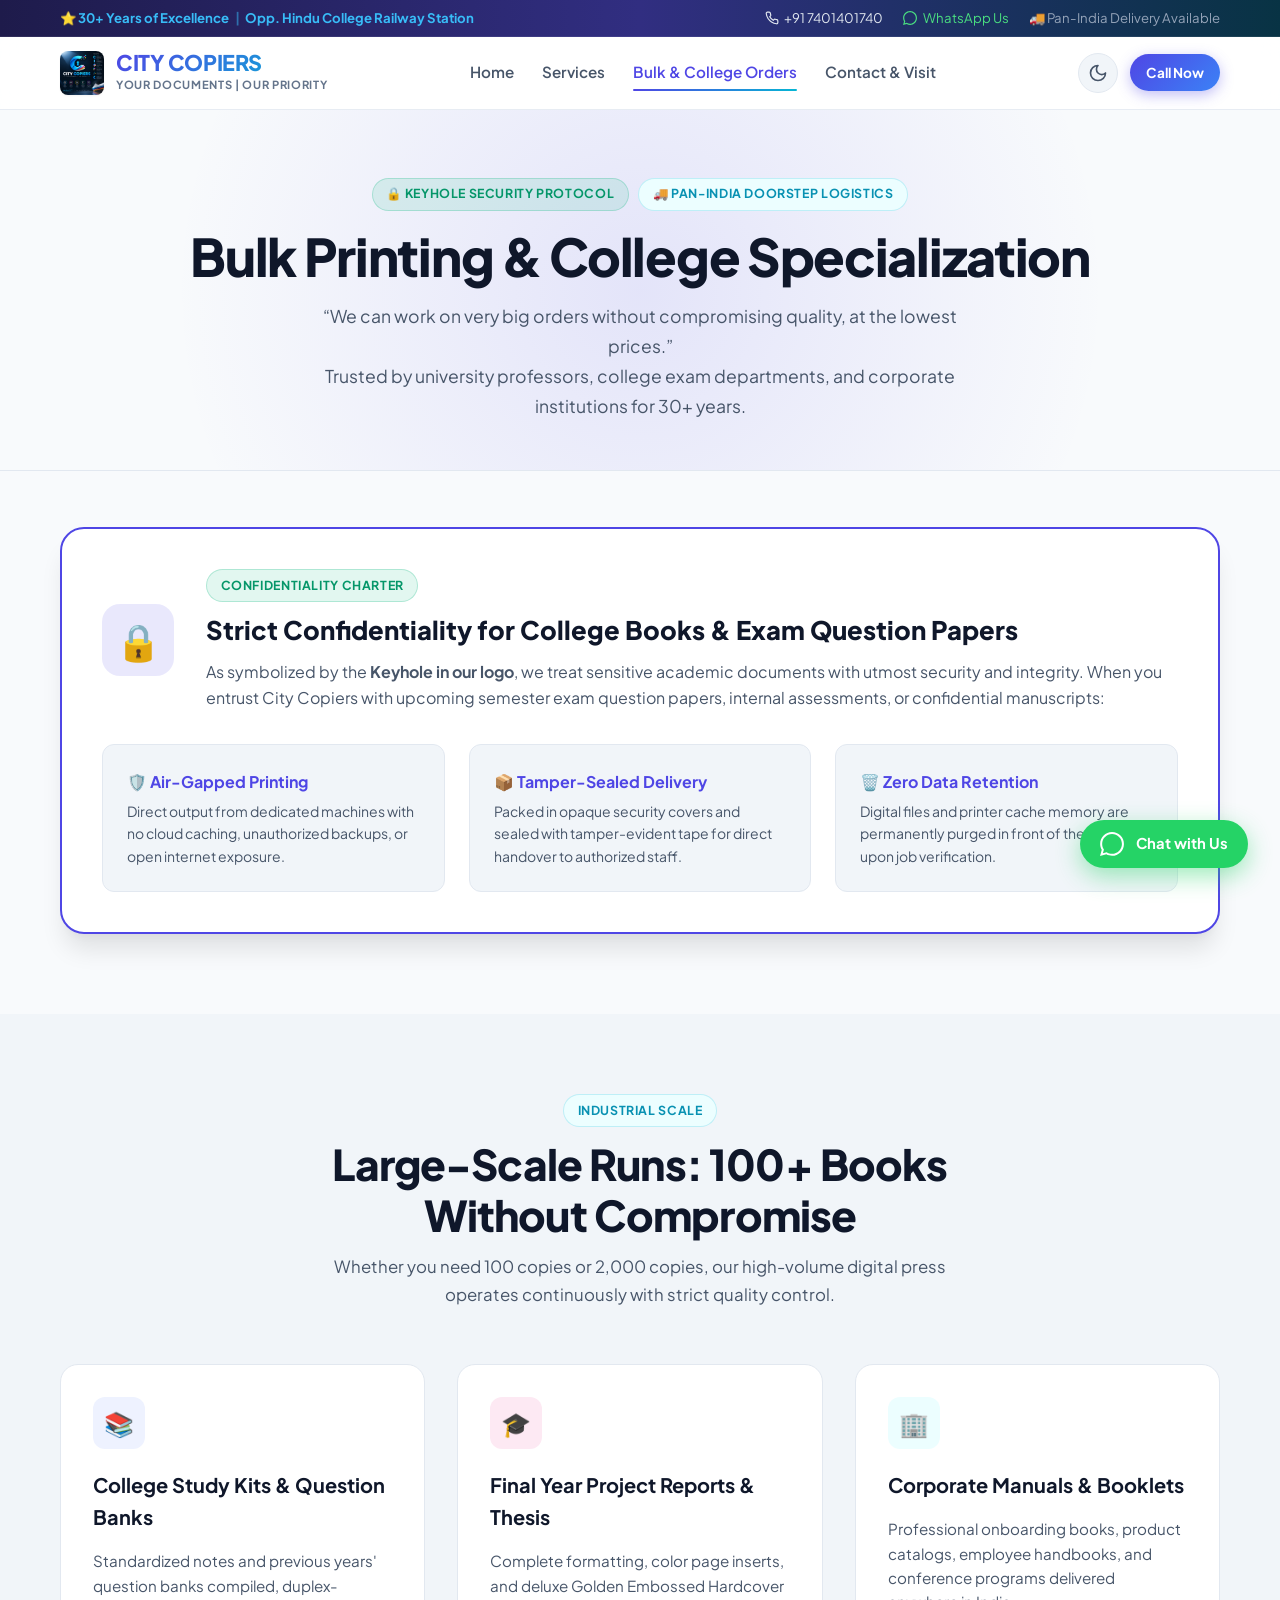
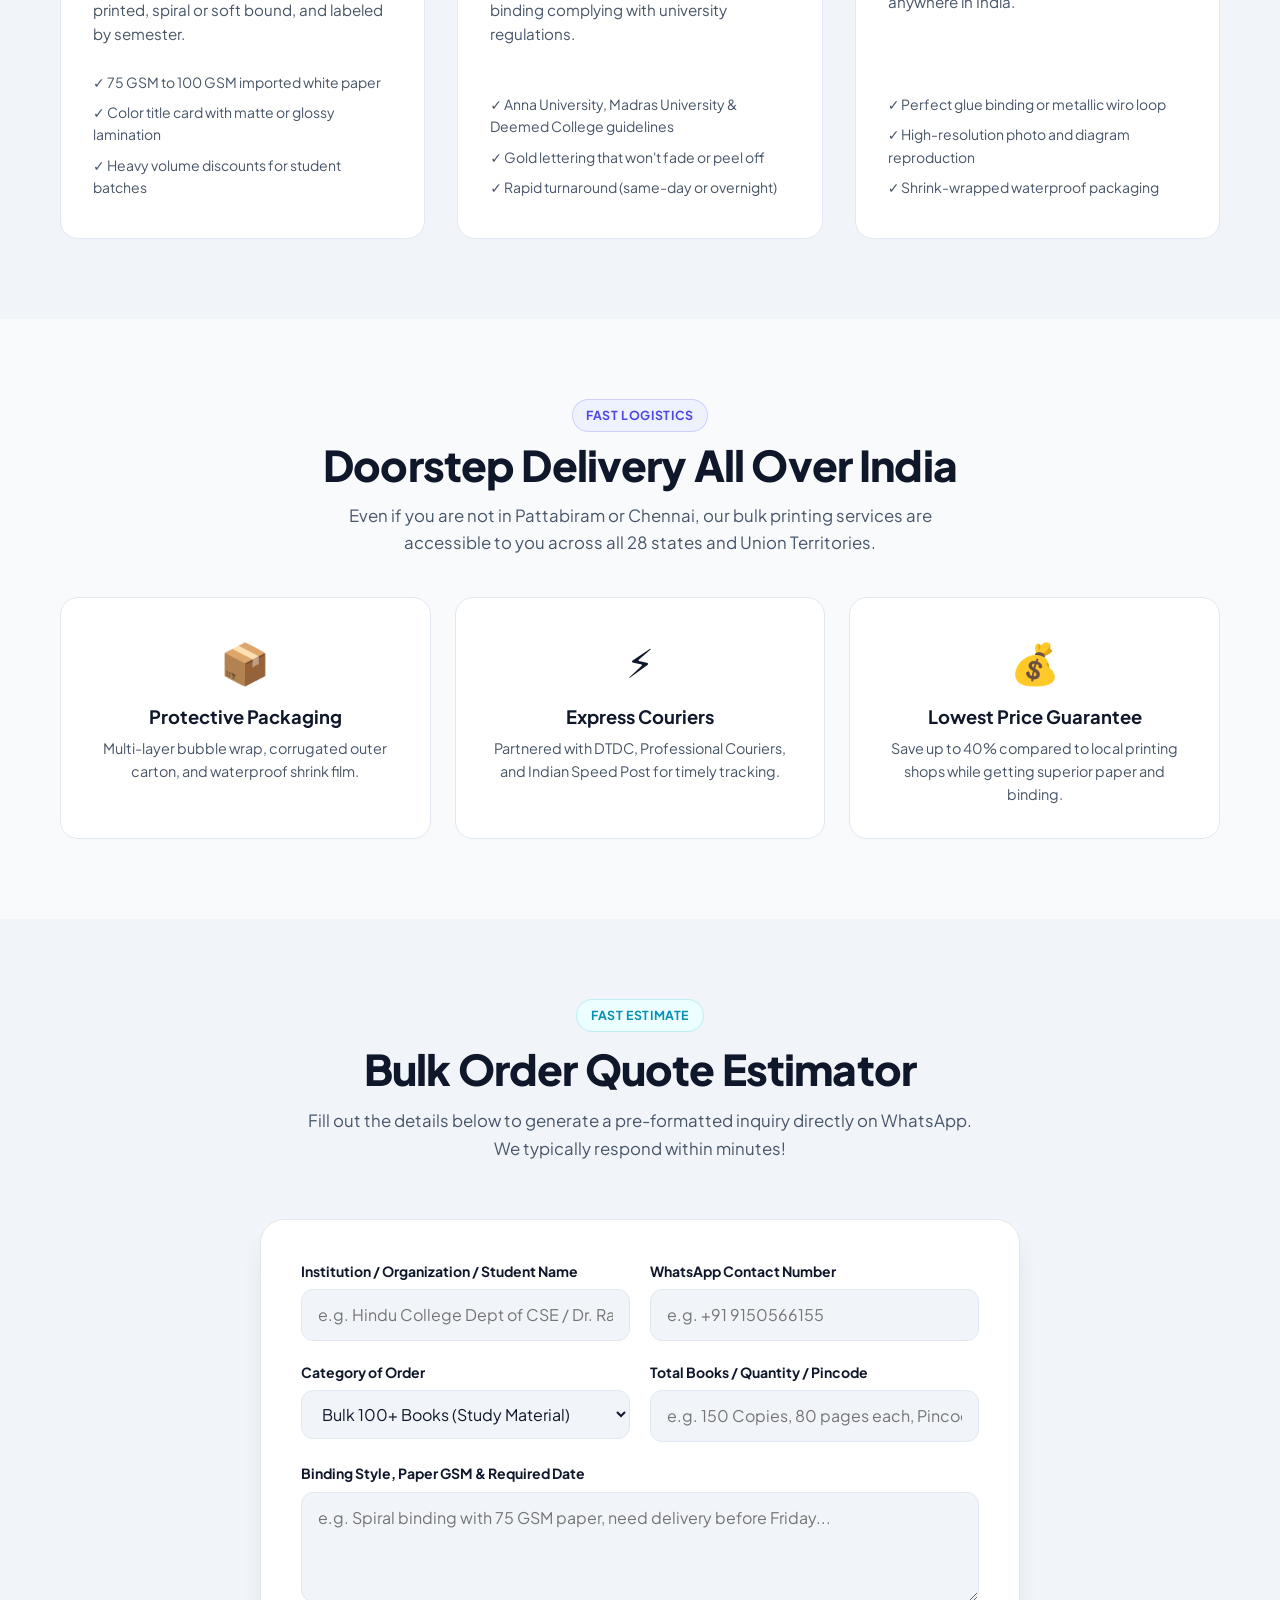
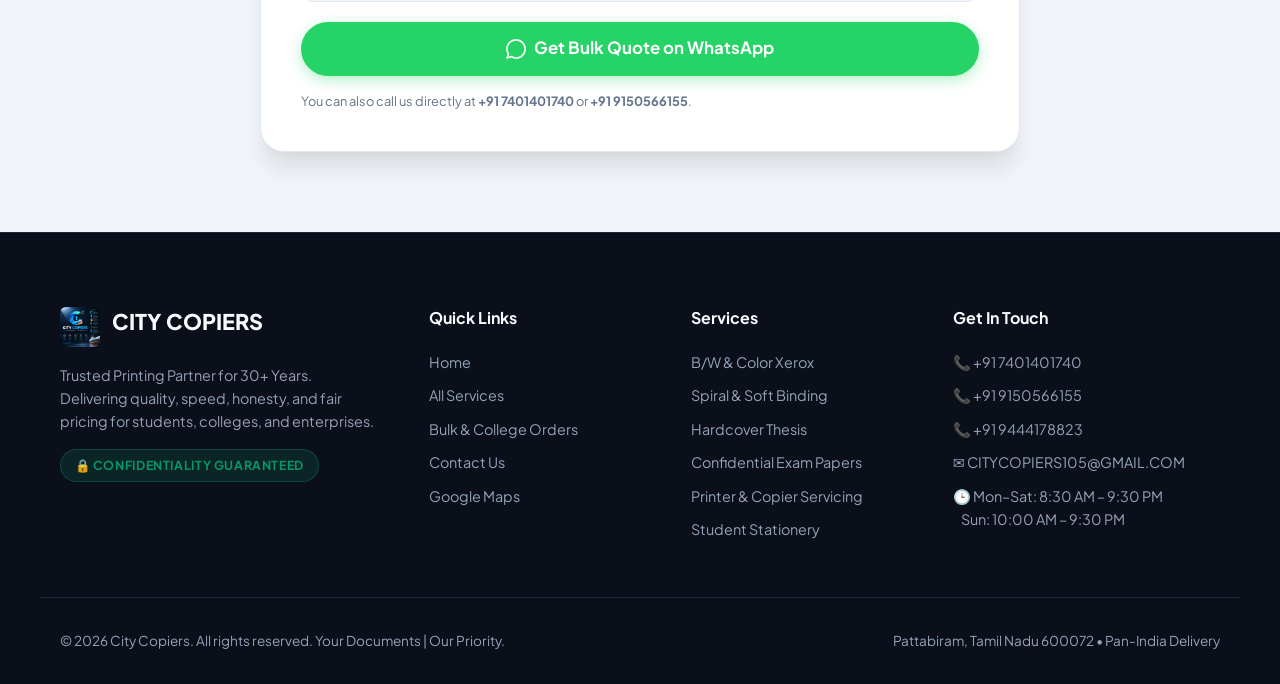
==== bulk.html @ a8bc6b63 "Launch official City Copiers website: responsive, light/dark mode, and lead-gen features" ====
<!DOCTYPE html>
<html lang="en">
<head>
  <meta charset="UTF-8">
  <meta name="viewport" content="width=device-width, initial-scale=1.0">
  <title>Bulk Orders & College Special – City Copiers | Confidentiality 🔒 & Pan-India Delivery</title>
  <meta name="description" content="City Copiers bulk printing: 100+ Books, College Question Papers with strict confidentiality, Thesis Golden Hardcover Binding, and Pan-India doorstep delivery.">
  
  <!-- Open Graph -->
  <meta property="og:title" content="Bulk & College Printing – City Copiers">
  <meta property="og:description" content="100+ Books, Question Paper Confidentiality, Golden Thesis Binding & Pan-India Delivery at lowest prices.">
  <meta property="og:type" content="website">
  <meta property="og:image" content="assets/images/logo-brand.jpg">

  <!-- Google Font -->
  <link rel="preconnect" href="https://fonts.googleapis.com">
  <link rel="preconnect" href="https://fonts.gstatic.com" crossorigin>
  <link href="https://fonts.googleapis.com/css2?family=Plus+Jakarta+Sans:wght@400;500;600;700;800&display=swap" rel="stylesheet">

  <!-- Stylesheet -->
  <link rel="stylesheet" href="css/style.css">
  <link rel="icon" href="assets/images/logo-brand.jpg" type="image/jpeg">
</head>
<body>

  <!-- Top Announcement Bar -->
  <div class="top-bar">
    <div class="container top-bar-inner">
      <div class="top-bar-badge">
        <span>⭐ 30+ Years of Excellence</span>
        <span style="opacity: 0.5;">|</span>
        <span>Opp. Hindu College Railway Station</span>
      </div>
      <div class="top-bar-info">
        <a href="tel:+917401401740" class="top-bar-link">
          <svg width="14" height="14" viewBox="0 0 24 24" fill="none" stroke="currentColor" stroke-width="2" stroke-linecap="round" stroke-linejoin="round"><path d="M22 16.92v3a2 2 0 0 1-2.18 2 19.79 19.79 0 0 1-8.63-3.07 19.5 19.5 0 0 1-6-6 19.79 19.79 0 0 1-3.07-8.67A2 2 0 0 1 4.11 2h3a2 2 0 0 1 2 1.72 12.84 12.84 0 0 0 .7 2.81 2 2 0 0 1-.45 2.11L8.09 9.91a16 16 0 0 0 6 6l1.27-1.27a2 2 0 0 1 2.11-.45 12.84 12.84 0 0 0 2.81.7A2 2 0 0 1 22 16.92z"></path></svg>
          +91 7401401740
        </a>
        <a href="https://wa.me/917401401740" target="_blank" class="top-bar-link" style="color:#4ADE80;">
          <svg width="14" height="14" viewBox="0 0 24 24" fill="currentColor"><path d="M.057 24l1.687-6.163c-1.041-1.804-1.588-3.849-1.587-5.946.003-6.556 5.338-11.891 11.893-11.891 3.181.001 6.167 1.24 8.413 3.488 2.245 2.248 3.481 5.236 3.48 8.414-.003 6.557-5.338 11.892-11.893 11.892-1.99-.001-3.951-.5-5.688-1.448l-6.305 1.654zm6.597-3.807c1.676.995 3.276 1.591 5.392 1.592 5.448 0 9.886-4.434 9.889-9.885.002-5.462-4.415-9.89-9.881-9.892-5.452 0-9.887 4.434-9.889 9.884-.001 2.225.651 3.891 1.746 5.634l-.999 3.648 3.742-.981z"/></svg>
          WhatsApp Us
        </a>
        <span class="top-bar-link" style="color:#94A3B8;">🚚 Pan-India Delivery Available</span>
      </div>
    </div>
  </div>

  <!-- Header -->
  <header class="site-header">
    <div class="container header-inner">
      <a href="index.html" class="brand-logo">
        <img src="assets/images/logo-brand.jpg" alt="City Copiers Logo" class="brand-logo-img">
        <div class="brand-text">
          <span class="brand-name">CITY COPIERS</span>
          <span class="brand-tagline">Your Documents | Our Priority</span>
        </div>
      </a>

      <nav class="nav-links">
        <a href="index.html" class="nav-link">Home</a>
        <a href="services.html" class="nav-link">Services</a>
        <a href="bulk.html" class="nav-link active">Bulk & College Orders</a>
        <a href="contact.html" class="nav-link">Contact & Visit</a>
      </nav>

      <div class="header-actions">
        <button type="button" class="theme-toggle-btn" aria-label="Toggle Theme" title="Toggle Light/Dark Theme">
          <svg xmlns="http://www.w3.org/2000/svg" width="20" height="20" viewBox="0 0 24 24" fill="none" stroke="currentColor" stroke-width="2" stroke-linecap="round" stroke-linejoin="round"><path d="M12 3a6 6 0 0 0 9 9 9 9 0 1 1-9-9Z"></path></svg>
        </button>
        <a href="tel:+917401401740" class="btn btn-primary btn-sm header-call-btn">Call Now</a>
        <button type="button" class="mobile-toggle" aria-label="Open Menu">
          <svg width="24" height="24" viewBox="0 0 24 24" fill="none" stroke="currentColor" stroke-width="2"><line x1="4" x2="20" y1="12" y2="12"></line><line x1="4" x2="20" y1="6" y2="6"></line><line x1="4" x2="20" y1="18" y2="18"></line></svg>
        </button>
      </div>
    </div>
  </header>

  <!-- Mobile Drawer -->
  <div class="drawer-overlay"></div>
  <aside class="mobile-nav-drawer">
    <div class="drawer-header">
      <div class="brand-logo">
        <img src="assets/images/logo-brand.jpg" alt="City Copiers" style="width:36px; height:36px; border-radius:6px;">
        <span class="brand-name" style="font-size:1.15rem;">CITY COPIERS</span>
      </div>
      <button type="button" class="drawer-close" aria-label="Close Menu">
        <svg width="24" height="24" viewBox="0 0 24 24" fill="none" stroke="currentColor" stroke-width="2"><line x1="18" y1="6" x2="6" y2="18"></line><line x1="6" y1="6" x2="18" y2="18"></line></svg>
      </button>
    </div>
    <nav class="drawer-links">
      <a href="index.html" class="drawer-link">🏠 Home</a>
      <a href="services.html" class="drawer-link">🖨️ All Services</a>
      <a href="bulk.html" class="drawer-link">📦 Bulk & College Orders</a>
      <a href="contact.html" class="drawer-link">📍 Contact & Location</a>
    </nav>
    <div style="margin-top:auto; display:flex; flex-direction:column; gap:0.75rem;">
      <a href="tel:+917401401740" class="btn btn-primary" style="width:100%;">📞 Call +91 7401401740</a>
      <a href="https://wa.me/917401401740" target="_blank" class="btn btn-whatsapp" style="width:100%;">💬 WhatsApp Us</a>
    </div>
  </aside>

  <!-- Page Banner -->
  <section style="background: radial-gradient(circle at 50% 50%, rgba(79, 70, 229, 0.12) 0%, transparent 70%); padding: 4rem 0 3rem; text-align: center; border-bottom: 1px solid var(--border-subtle);">
    <div class="container">
      <div class="hero-badges-row" style="justify-content: center; margin-bottom: 1rem;">
        <span class="badge badge-lock">🔒 Keyhole Security Protocol</span>
        <span class="badge badge-cyan">🚚 Pan-India Doorstep Logistics</span>
      </div>
      <h1 class="hero-title" style="font-size: clamp(2rem, 4.5vw, 3.25rem);">
        Bulk Printing & College Specialization
      </h1>
      <p style="color:var(--text-secondary); max-width:680px; margin: 1rem auto 0; font-size:1.1rem; line-height:1.7;">
        “We can work on very big orders without compromising quality, at the lowest prices.” <br>
        Trusted by university professors, college exam departments, and corporate institutions for 30+ years.
      </p>
    </div>
  </section>

  <!-- Confidentiality Guarantee Card -->
  <section class="section" style="padding-top:3.5rem;">
    <div class="container">
      <div style="background:var(--bg-surface-card); border:2px solid var(--color-primary); border-radius:var(--radius-xl); padding:2.5rem; box-shadow:var(--shadow-xl); position:relative; overflow:hidden;">
        <div style="display:flex; flex-wrap:wrap; align-items:center; gap:2rem;">
          <div style="width:72px; height:72px; border-radius:var(--radius-lg); background:rgba(79, 70, 229, 0.12); color:var(--color-primary); display:flex; align-items:center; justify-content:center; font-size:2.25rem; flex-shrink:0;">
            🔒
          </div>
          <div style="flex:1; min-width:280px;">
            <span class="badge badge-lock" style="margin-bottom:0.5rem;">Confidentiality Charter</span>
            <h2 style="font-size:1.6rem; font-weight:800; margin-bottom:0.5rem;">
              Strict Confidentiality for College Books & Exam Question Papers
            </h2>
            <p style="color:var(--text-secondary); font-size:1rem; line-height:1.65;">
              As symbolized by the <strong>Keyhole in our logo</strong>, we treat sensitive academic documents with utmost security and integrity. When you entrust City Copiers with upcoming semester exam question papers, internal assessments, or confidential manuscripts:
            </p>
          </div>
        </div>

        <div style="display:grid; grid-template-columns:repeat(auto-fit, minmax(260px, 1fr)); gap:1.5rem; margin-top:2rem;">
          <div style="background:var(--bg-surface-muted); padding:1.5rem; border-radius:var(--radius-md); border:1px solid var(--border-subtle);">
            <h4 style="font-weight:700; color:var(--color-primary); margin-bottom:0.35rem;">🛡️ Air-Gapped Printing</h4>
            <p style="font-size:0.875rem; color:var(--text-secondary);">Direct output from dedicated machines with no cloud caching, unauthorized backups, or open internet exposure.</p>
          </div>

          <div style="background:var(--bg-surface-muted); padding:1.5rem; border-radius:var(--radius-md); border:1px solid var(--border-subtle);">
            <h4 style="font-weight:700; color:var(--color-primary); margin-bottom:0.35rem;">📦 Tamper-Sealed Delivery</h4>
            <p style="font-size:0.875rem; color:var(--text-secondary);">Packed in opaque security covers and sealed with tamper-evident tape for direct handover to authorized staff.</p>
          </div>

          <div style="background:var(--bg-surface-muted); padding:1.5rem; border-radius:var(--radius-md); border:1px solid var(--border-subtle);">
            <h4 style="font-weight:700; color:var(--color-primary); margin-bottom:0.35rem;">🗑️ Zero Data Retention</h4>
            <p style="font-size:0.875rem; color:var(--text-secondary);">Digital files and printer cache memory are permanently purged in front of the customer upon job verification.</p>
          </div>
        </div>
      </div>
    </div>
  </section>

  <!-- 100+ Books Bulk Processing -->
  <section class="section section-muted">
    <div class="container">
      <div class="section-header">
        <span class="badge badge-cyan">Industrial Scale</span>
        <h2 class="section-title">Large-Scale Runs: 100+ Books Without Compromise</h2>
        <p class="section-subtitle">
          Whether you need 100 copies or 2,000 copies, our high-volume digital press operates continuously with strict quality control.
        </p>
      </div>

      <div style="display:grid; grid-template-columns:repeat(auto-fit, minmax(300px, 1fr)); gap:2rem;">
        <div class="service-card">
          <div class="service-card-icon icon-bg-indigo">📚</div>
          <h3 class="service-card-title">College Study Kits & Question Banks</h3>
          <p class="service-card-desc">
            Standardized notes and previous years' question banks compiled, duplex-printed, spiral or soft bound, and labeled by semester.
          </p>
          <ul class="service-card-list">
            <li class="service-card-item">✓ 75 GSM to 100 GSM imported white paper</li>
            <li class="service-card-item">✓ Color title card with matte or glossy lamination</li>
            <li class="service-card-item">✓ Heavy volume discounts for student batches</li>
          </ul>
        </div>

        <div class="service-card">
          <div class="service-card-icon icon-bg-magenta">🎓</div>
          <h3 class="service-card-title">Final Year Project Reports & Thesis</h3>
          <p class="service-card-desc">
            Complete formatting, color page inserts, and deluxe Golden Embossed Hardcover binding complying with university regulations.
          </p>
          <ul class="service-card-list">
            <li class="service-card-item">✓ Anna University, Madras University & Deemed College guidelines</li>
            <li class="service-card-item">✓ Gold lettering that won't fade or peel off</li>
            <li class="service-card-item">✓ Rapid turnaround (same-day or overnight)</li>
          </ul>
        </div>

        <div class="service-card">
          <div class="service-card-icon icon-bg-cyan">🏢</div>
          <h3 class="service-card-title">Corporate Manuals & Booklets</h3>
          <p class="service-card-desc">
            Professional onboarding books, product catalogs, employee handbooks, and conference programs delivered anywhere in India.
          </p>
          <ul class="service-card-list">
            <li class="service-card-item">✓ Perfect glue binding or metallic wiro loop</li>
            <li class="service-card-item">✓ High-resolution photo and diagram reproduction</li>
            <li class="service-card-item">✓ Shrink-wrapped waterproof packaging</li>
          </ul>
        </div>
      </div>
    </div>
  </section>

  <!-- Pan-India Delivery Information -->
  <section class="section">
    <div class="container text-center">
      <span class="badge badge-indigo">Fast Logistics</span>
      <h2 class="section-title" style="margin-top:0.5rem;">Doorstep Delivery All Over India</h2>
      <p style="color:var(--text-secondary); max-width:650px; margin:0.75rem auto 2.5rem; font-size:1.05rem;">
        Even if you are not in Pattabiram or Chennai, our bulk printing services are accessible to you across all 28 states and Union Territories.
      </p>

      <div style="display:grid; grid-template-columns:repeat(auto-fit, minmax(240px, 1fr)); gap:1.5rem;">
        <div style="background:var(--bg-surface-card); border:1px solid var(--border-subtle); border-radius:var(--radius-lg); padding:2rem; text-align:center;">
          <div style="font-size:2.5rem; margin-bottom:0.5rem;">📦</div>
          <h4 style="font-size:1.15rem; font-weight:700; margin-bottom:0.35rem;">Protective Packaging</h4>
          <p style="font-size:0.9rem; color:var(--text-secondary);">Multi-layer bubble wrap, corrugated outer carton, and waterproof shrink film.</p>
        </div>

        <div style="background:var(--bg-surface-card); border:1px solid var(--border-subtle); border-radius:var(--radius-lg); padding:2rem; text-align:center;">
          <div style="font-size:2.5rem; margin-bottom:0.5rem;">⚡</div>
          <h4 style="font-size:1.15rem; font-weight:700; margin-bottom:0.35rem;">Express Couriers</h4>
          <p style="font-size:0.9rem; color:var(--text-secondary);">Partnered with DTDC, Professional Couriers, and Indian Speed Post for timely tracking.</p>
        </div>

        <div style="background:var(--bg-surface-card); border:1px solid var(--border-subtle); border-radius:var(--radius-lg); padding:2rem; text-align:center;">
          <div style="font-size:2.5rem; margin-bottom:0.5rem;">💰</div>
          <h4 style="font-size:1.15rem; font-weight:700; margin-bottom:0.35rem;">Lowest Price Guarantee</h4>
          <p style="font-size:0.9rem; color:var(--text-secondary);">Save up to 40% compared to local printing shops while getting superior paper and binding.</p>
        </div>
      </div>
    </div>
  </section>

  <!-- Interactive Bulk Quote Form -->
  <section class="section section-muted">
    <div class="container text-center">
      <div class="section-header">
        <span class="badge badge-cyan">Fast Estimate</span>
        <h2 class="section-title">Bulk Order Quote Estimator</h2>
        <p class="section-subtitle">
          Fill out the details below to generate a pre-formatted inquiry directly on WhatsApp. We typically respond within minutes!
        </p>
      </div>

      <div class="quote-box">
        <form class="js-quote-form form-grid">
          <div class="form-group">
            <label class="form-label">Institution / Organization / Student Name</label>
            <input type="text" name="name" class="form-input" placeholder="e.g. Hindu College Dept of CSE / Dr. Ramesh" required>
          </div>

          <div class="form-group">
            <label class="form-label">WhatsApp Contact Number</label>
            <input type="tel" name="phone" class="form-input" placeholder="e.g. +91 9150566155" required>
          </div>

          <div class="form-group">
            <label class="form-label">Category of Order</label>
            <select name="service" class="form-select">
              <option value="Bulk 100+ Books (Study Material)">Bulk 100+ Books (Study Material)</option>
              <option value="Confidential Exam Question Papers">Confidential Exam Question Papers 🔒</option>
              <option value="College Thesis / Project Hardcover Binding">College Thesis / Project Hardcover Binding</option>
              <option value="Corporate Booklets & Training Manuals">Corporate Booklets & Training Manuals</option>
              <option value="Brochures / Flyers / Offset Bulk">Brochures / Flyers / Offset Bulk</option>
            </select>
          </div>

          <div class="form-group">
            <label class="form-label">Total Books / Quantity / Pincode</label>
            <input type="text" name="quantity" class="form-input" placeholder="e.g. 150 Copies, 80 pages each, Pincode: 600072" required>
          </div>

          <div class="form-group full-width">
            <label class="form-label">Binding Style, Paper GSM & Required Date</label>
            <textarea name="message" class="form-textarea" placeholder="e.g. Spiral binding with 75 GSM paper, need delivery before Friday..."></textarea>
          </div>

          <div class="form-group full-width">
            <button type="submit" class="btn btn-whatsapp btn-lg" style="width:100%;">
              <svg width="20" height="20" viewBox="0 0 24 24" fill="currentColor"><path d="M.057 24l1.687-6.163c-1.041-1.804-1.588-3.849-1.587-5.946.003-6.556 5.338-11.891 11.893-11.891 3.181.001 6.167 1.24 8.413 3.488 2.245 2.248 3.481 5.236 3.48 8.414-.003 6.557-5.338 11.892-11.893 11.892-1.99-.001-3.951-.5-5.688-1.448l-6.305 1.654zm6.597-3.807c1.676.995 3.276 1.591 5.392 1.592 5.448 0 9.886-4.434 9.889-9.885.002-5.462-4.415-9.89-9.881-9.892-5.452 0-9.887 4.434-9.889 9.884-.001 2.225.651 3.891 1.746 5.634l-.999 3.648 3.742-.981z"/></svg>
              Get Bulk Quote on WhatsApp
            </button>
            <p style="font-size:0.8rem; color:var(--text-muted); margin-top:0.5rem;">
              You can also call us directly at <strong>+91 7401401740</strong> or <strong>+91 9150566155</strong>.
            </p>
          </div>
        </form>
      </div>
    </div>
  </section>

  <!-- Footer -->
  <footer class="site-footer">
    <div class="container footer-grid">
      <div>
        <div style="display:flex; align-items:center; gap:0.75rem; margin-bottom:1rem;">
          <img src="assets/images/logo-brand.jpg" alt="City Copiers" style="width:40px; height:40px; border-radius:6px;">
          <span class="footer-brand-title">CITY COPIERS</span>
        </div>
        <p style="line-height:1.6; margin-bottom:1rem;">
          Trusted Printing Partner for 30+ Years. Delivering quality, speed, honesty, and fair pricing for students, colleges, and enterprises.
        </p>
        <span class="badge badge-lock">🔒 Confidentiality Guaranteed</span>
      </div>

      <div>
        <h4 class="footer-heading">Quick Links</h4>
        <div class="footer-links">
          <a href="index.html">Home</a>
          <a href="services.html">All Services</a>
          <a href="bulk.html">Bulk & College Orders</a>
          <a href="contact.html">Contact Us</a>
          <a href="https://maps.app.goo.gl/Zdq2oj2qCWk1zcdx9" target="_blank">Google Maps</a>
        </div>
      </div>

      <div>
        <h4 class="footer-heading">Services</h4>
        <div class="footer-links">
          <a href="services.html">B/W & Color Xerox</a>
          <a href="services.html">Spiral & Soft Binding</a>
          <a href="services.html">Hardcover Thesis</a>
          <a href="bulk.html">Confidential Exam Papers</a>
          <a href="services.html">Printer & Copier Servicing</a>
          <a href="services.html">Student Stationery</a>
        </div>
      </div>

      <div>
        <h4 class="footer-heading">Get In Touch</h4>
        <div class="footer-links">
          <p>📞 <a href="tel:+917401401740">+91 7401401740</a></p>
          <p>📞 <a href="tel:+919150566155">+91 9150566155</a></p>
          <p>📞 <a href="tel:+919444178823">+91 9444178823</a></p>
          <p>✉️ <a href="mailto:CITYCOPIERS105@GMAIL.COM">CITYCOPIERS105@GMAIL.COM</a></p>
          <p>🕒 Mon–Sat: 8:30 AM – 9:30 PM<br>&nbsp;&nbsp;&nbsp;&nbsp;Sun: 10:00 AM – 9:30 PM</p>
        </div>
      </div>
    </div>

    <div class="container footer-bottom">
      <p>© 2026 City Copiers. All rights reserved. Your Documents | Our Priority.</p>
      <p>Pattabiram, Tamil Nadu 600072 • Pan-India Delivery</p>
    </div>
  </footer>

  <!-- Floating WhatsApp -->
  <a href="https://wa.me/917401401740?text=Hi%20City%20Copiers,%20I%20would%20like%20to%20inquire%20about%20Bulk/College%20orders" target="_blank" class="floating-whatsapp" aria-label="Chat on WhatsApp">
    <svg width="24" height="24" viewBox="0 0 24 24" fill="currentColor"><path d="M.057 24l1.687-6.163c-1.041-1.804-1.588-3.849-1.587-5.946.003-6.556 5.338-11.891 11.893-11.891 3.181.001 6.167 1.24 8.413 3.488 2.245 2.248 3.481 5.236 3.48 8.414-.003 6.557-5.338 11.892-11.893 11.892-1.99-.001-3.951-.5-5.688-1.448l-6.305 1.654zm6.597-3.807c1.676.995 3.276 1.591 5.392 1.592 5.448 0 9.886-4.434 9.889-9.885.002-5.462-4.415-9.89-9.881-9.892-5.452 0-9.887 4.434-9.889 9.884-.001 2.225.651 3.891 1.746 5.634l-.999 3.648 3.742-.981z"/></svg>
    <span>Chat with Us</span>
  </a>

  <script src="js/main.js"></script>
</body>
</html>
---- css/style.css ----
/* ==========================================================================
   CITY COPIERS - MODERN PRINT & DOCUMENT SOLUTIONS
   Design System & Responsive Stylesheet
   ========================================================================== */

/* --- CSS Variables & Theme Tokens --- */
:root {
  /* Brand Palette */
  --color-primary: #4F46E5;        /* Royal Indigo */
  --color-primary-hover: #4338CA;
  --color-primary-light: #EEF2FF;
  --color-secondary: #06B6D4;      /* Vibrant Cyan */
  --color-secondary-hover: #0891B2;
  --color-secondary-light: #ECFEFF;
  
  /* CMYK Logo Inspired Accents */
  --cmyk-cyan: #00C2E8;
  --cmyk-magenta: #EC4899;
  --cmyk-yellow: #F59E0B;
  --cmyk-black: #0F172A;
  
  /* Semantic Status Colors */
  --color-success: #10B981;
  --color-warning: #F59E0B;
  --color-danger: #EF4444;
  --color-whatsapp: #25D366;
  --color-whatsapp-hover: #1EBE5D;

  /* Surfaces & Backgrounds (Light Theme Default) */
  --bg-body: #F8FAFC;
  --bg-surface: #FFFFFF;
  --bg-surface-elevated: #FFFFFF;
  --bg-surface-muted: #F1F5F9;
  --bg-surface-card: #FFFFFF;
  
  /* Borders & Dividers */
  --border-subtle: #E2E8F0;
  --border-medium: #CBD5E1;
  --border-focus: #4F46E5;
  
  /* Text & Content */
  --text-primary: #0F172A;
  --text-secondary: #475569;
  --text-muted: #64748B;
  --text-inverse: #FFFFFF;
  
  /* Shadows & Elevation */
  --shadow-sm: 0 1px 2px 0 rgba(0, 0, 0, 0.05);
  --shadow-md: 0 4px 6px -1px rgba(0, 0, 0, 0.08), 0 2px 4px -2px rgba(0, 0, 0, 0.04);
  --shadow-lg: 0 10px 15px -3px rgba(0, 0, 0, 0.08), 0 4px 6px -4px rgba(0, 0, 0, 0.03);
  --shadow-xl: 0 20px 25px -5px rgba(0, 0, 0, 0.1), 0 8px 10px -6px rgba(0, 0, 0, 0.04);
  
  /* Glassmorphism */
  --glass-bg: rgba(255, 255, 255, 0.88);
  --glass-border: rgba(226, 232, 240, 0.8);
  
  /* Typography & Layout */
  --font-main: 'Plus Jakarta Sans', system-ui, -apple-system, BlinkMacSystemFont, 'Segoe UI', Roboto, sans-serif;
  --radius-sm: 8px;
  --radius-md: 12px;
  --radius-lg: 18px;
  --radius-xl: 24px;
  --radius-full: 9999px;
  --container-max: 1200px;
  --transition-fast: 0.2s cubic-bezier(0.4, 0, 0.2, 1);
  --transition-medium: 0.3s cubic-bezier(0.4, 0, 0.2, 1);
}

/* --- Dark Theme Overrides --- */
[data-theme="dark"] {
  --bg-body: #0B0F19;
  --bg-surface: #111827;
  --bg-surface-elevated: #1F2937;
  --bg-surface-muted: #1A2234;
  --bg-surface-card: #151D30;
  
  --border-subtle: #243048;
  --border-medium: #374151;
  --border-focus: #818CF8;
  
  --text-primary: #F8FAFC;
  --text-secondary: #CBD5E1;
  --text-muted: #94A3B8;
  --text-inverse: #0F172A;
  
  --color-primary-light: rgba(79, 70, 229, 0.15);
  --color-secondary-light: rgba(6, 182, 212, 0.15);
  
  --shadow-sm: 0 1px 2px 0 rgba(0, 0, 0, 0.4);
  --shadow-md: 0 4px 6px -1px rgba(0, 0, 0, 0.4);
  --shadow-lg: 0 10px 15px -3px rgba(0, 0, 0, 0.5);
  --shadow-xl: 0 20px 25px -5px rgba(0, 0, 0, 0.6);
  
  --glass-bg: rgba(17, 24, 39, 0.88);
  --glass-border: rgba(36, 48, 72, 0.8);
}

/* --- Base & Reset --- */
*, *::before, *::after {
  box-sizing: border-box;
  margin: 0;
  padding: 0;
}

html {
  scroll-behavior: smooth;
  font-size: 16px;
  -webkit-text-size-adjust: 100%;
}

body {
  font-family: var(--font-main);
  background-color: var(--bg-body);
  color: var(--text-primary);
  line-height: 1.6;
  overflow-x: hidden;
  transition: background-color var(--transition-medium), color var(--transition-medium);
}

img, svg {
  display: block;
  max-width: 100%;
  height: auto;
}

a {
  color: inherit;
  text-decoration: none;
  transition: color var(--transition-fast);
}

button, input, select, textarea {
  font: inherit;
  color: inherit;
}

button {
  cursor: pointer;
  border: none;
  background: none;
}

ul, ol {
  list-style: none;
}

/* --- Utilities & Container --- */
.container {
  width: 100%;
  max-width: var(--container-max);
  margin-left: auto;
  margin-right: auto;
  padding-left: 1.25rem;
  padding-right: 1.25rem;
}

.text-center { text-align: center; }
.text-left { text-align: left; }
.text-cyan { color: var(--color-secondary); }
.text-indigo { color: var(--color-primary); }
.text-magenta { color: var(--cmyk-magenta); }

/* --- Top Notification Bar --- */
.top-bar {
  background: linear-gradient(90deg, #1E1B4B 0%, #312E81 50%, #083344 100%);
  color: #E0E7FF;
  font-size: 0.825rem;
  padding: 0.45rem 1rem;
  border-bottom: 1px solid rgba(255, 255, 255, 0.08);
}

.top-bar-inner {
  display: flex;
  justify-content: space-between;
  align-items: center;
  flex-wrap: wrap;
  gap: 0.5rem;
}

.top-bar-badge {
  display: inline-flex;
  align-items: center;
  gap: 0.35rem;
  font-weight: 700;
  color: #38BDF8;
}

.top-bar-info {
  display: flex;
  align-items: center;
  gap: 1.25rem;
}

.top-bar-link {
  display: inline-flex;
  align-items: center;
  gap: 0.35rem;
  color: #E2E8F0;
  transition: color var(--transition-fast);
}

.top-bar-link:hover {
  color: #38BDF8;
}

/* --- Header & Navigation --- */
.site-header {
  position: sticky;
  top: 0;
  z-index: 100;
  background: var(--glass-bg);
  backdrop-filter: blur(12px);
  -webkit-backdrop-filter: blur(12px);
  border-bottom: 1px solid var(--glass-border);
  transition: background-color var(--transition-medium), border-color var(--transition-medium);
}

.header-inner {
  display: flex;
  align-items: center;
  justify-content: space-between;
  height: 4.5rem;
  gap: 1rem;
}

.brand-logo {
  display: flex;
  align-items: center;
  gap: 0.75rem;
}

.brand-logo-img {
  width: 44px;
  height: 44px;
  border-radius: var(--radius-sm);
  object-fit: contain;
  box-shadow: var(--shadow-sm);
}

.brand-text {
  display: flex;
  flex-direction: column;
}

.brand-name {
  font-size: 1.35rem;
  font-weight: 800;
  letter-spacing: -0.02em;
  line-height: 1.15;
  background: linear-gradient(135deg, var(--color-primary) 0%, var(--color-secondary) 100%);
  -webkit-background-clip: text;
  -webkit-text-fill-color: transparent;
}

.brand-tagline {
  font-size: 0.7rem;
  font-weight: 700;
  letter-spacing: 0.06em;
  color: var(--text-muted);
  text-transform: uppercase;
}

.nav-links {
  display: flex;
  align-items: center;
  gap: 1.75rem;
}

.nav-link {
  font-weight: 600;
  font-size: 0.95rem;
  color: var(--text-secondary);
  position: relative;
  padding: 0.4rem 0;
  transition: color var(--transition-fast);
}

.nav-link:hover, .nav-link.active {
  color: var(--color-primary);
}

.nav-link.active::after {
  content: '';
  position: absolute;
  bottom: 0;
  left: 0;
  width: 100%;
  height: 2.5px;
  background: linear-gradient(90deg, var(--color-primary), var(--color-secondary));
  border-radius: var(--radius-full);
}

.header-actions {
  display: flex;
  align-items: center;
  gap: 0.75rem;
}

/* Theme Toggle Button */
.theme-toggle-btn {
  width: 2.5rem;
  height: 2.5rem;
  border-radius: var(--radius-full);
  display: flex;
  align-items: center;
  justify-content: center;
  background: var(--bg-surface-muted);
  color: var(--text-secondary);
  border: 1px solid var(--border-subtle);
  transition: all var(--transition-fast);
}

.theme-toggle-btn:hover {
  background: var(--bg-surface-elevated);
  color: var(--color-primary);
  border-color: var(--border-medium);
  transform: scale(1.05);
}

/* Hamburger for Mobile */
.mobile-toggle {
  display: none;
  width: 2.5rem;
  height: 2.5rem;
  border-radius: var(--radius-sm);
  align-items: center;
  justify-content: center;
  color: var(--text-primary);
  background: var(--bg-surface-muted);
}

/* --- Buttons & UI Components --- */
.btn {
  display: inline-flex;
  align-items: center;
  justify-content: center;
  gap: 0.5rem;
  font-weight: 700;
  font-size: 0.925rem;
  padding: 0.65rem 1.4rem;
  border-radius: var(--radius-full);
  transition: all var(--transition-fast);
  white-space: nowrap;
}

.btn-primary {
  background: linear-gradient(135deg, var(--color-primary) 0%, #3B82F6 100%);
  color: #FFFFFF;
  box-shadow: 0 4px 14px rgba(79, 70, 229, 0.35);
}

.btn-primary:hover {
  background: linear-gradient(135deg, var(--color-primary-hover) 0%, #2563EB 100%);
  box-shadow: 0 6px 20px rgba(79, 70, 229, 0.45);
  transform: translateY(-2px);
  color: #FFFFFF;
}

.btn-secondary {
  background: linear-gradient(135deg, var(--color-secondary) 0%, #0284C7 100%);
  color: #FFFFFF;
  box-shadow: 0 4px 14px rgba(6, 182, 212, 0.35);
}

.btn-secondary:hover {
  background: linear-gradient(135deg, var(--color-secondary-hover) 0%, #0369A1 100%);
  box-shadow: 0 6px 20px rgba(6, 182, 212, 0.45);
  transform: translateY(-2px);
  color: #FFFFFF;
}

.btn-outline {
  border: 1.5px solid var(--border-medium);
  background: var(--bg-surface);
  color: var(--text-primary);
}

.btn-outline:hover {
  border-color: var(--color-primary);
  color: var(--color-primary);
  background: var(--color-primary-light);
  transform: translateY(-2px);
}

.btn-whatsapp {
  background: var(--color-whatsapp);
  color: #FFFFFF;
  box-shadow: 0 4px 14px rgba(37, 211, 102, 0.35);
}

.btn-whatsapp:hover {
  background: var(--color-whatsapp-hover);
  color: #FFFFFF;
  box-shadow: 0 6px 20px rgba(37, 211, 102, 0.45);
  transform: translateY(-2px);
}

.btn-sm {
  padding: 0.45rem 1rem;
  font-size: 0.85rem;
}

.btn-lg {
  padding: 0.85rem 1.85rem;
  font-size: 1.05rem;
}

/* Badges */
.badge {
  display: inline-flex;
  align-items: center;
  gap: 0.4rem;
  font-size: 0.775rem;
  font-weight: 700;
  text-transform: uppercase;
  letter-spacing: 0.05em;
  padding: 0.35rem 0.85rem;
  border-radius: var(--radius-full);
}

.badge-indigo {
  background: var(--color-primary-light);
  color: var(--color-primary);
  border: 1px solid rgba(79, 70, 229, 0.2);
}

.badge-cyan {
  background: var(--color-secondary-light);
  color: var(--color-secondary-hover);
  border: 1px solid rgba(6, 182, 212, 0.2);
}

.badge-magenta {
  background: rgba(236, 72, 153, 0.12);
  color: var(--cmyk-magenta);
  border: 1px solid rgba(236, 72, 153, 0.25);
}

.badge-lock {
  background: rgba(16, 185, 129, 0.12);
  color: #059669;
  border: 1px solid rgba(16, 185, 129, 0.25);
}

/* --- Hero Section --- */
.hero-section {
  position: relative;
  padding: 4.5rem 0 3.5rem;
  overflow: hidden;
  background: radial-gradient(circle at 10% 20%, rgba(79, 70, 229, 0.07) 0%, transparent 40%),
              radial-gradient(circle at 90% 80%, rgba(6, 182, 212, 0.07) 0%, transparent 40%);
}

.hero-grid {
  display: grid;
  grid-template-columns: 1.15fr 0.85fr;
  align-items: center;
  gap: 3rem;
}

.hero-content {
  display: flex;
  flex-direction: column;
  align-items: flex-start;
  gap: 1.25rem;
}

.hero-title {
  font-size: clamp(2.25rem, 4.5vw, 3.5rem);
  font-weight: 800;
  line-height: 1.15;
  letter-spacing: -0.025em;
  color: var(--text-primary);
}

.hero-title-gradient {
  background: linear-gradient(135deg, var(--color-primary) 0%, var(--color-secondary) 100%);
  -webkit-background-clip: text;
  -webkit-text-fill-color: transparent;
}

.hero-description {
  font-size: 1.125rem;
  color: var(--text-secondary);
  line-height: 1.7;
  max-width: 580px;
}

.hero-cta-group {
  display: flex;
  flex-wrap: wrap;
  gap: 1rem;
  margin-top: 0.5rem;
}

.hero-badges-row {
  display: flex;
  flex-wrap: wrap;
  gap: 0.6rem;
  margin-top: 0.25rem;
}

/* Hero Visual Banner Card */
.hero-card {
  position: relative;
  background: var(--bg-surface-card);
  border: 1px solid var(--border-subtle);
  border-radius: var(--radius-xl);
  padding: 1.5rem;
  box-shadow: var(--shadow-xl);
  overflow: hidden;
}

.hero-card-img {
  width: 100%;
  border-radius: var(--radius-md);
  object-fit: cover;
  box-shadow: var(--shadow-md);
  transition: transform var(--transition-medium);
}

.hero-card:hover .hero-card-img {
  transform: scale(1.02);
}

.hero-floating-pill {
  position: absolute;
  bottom: 2rem;
  right: 2rem;
  background: var(--glass-bg);
  backdrop-filter: blur(10px);
  border: 1px solid var(--glass-border);
  padding: 0.65rem 1.25rem;
  border-radius: var(--radius-full);
  box-shadow: var(--shadow-lg);
  display: flex;
  align-items: center;
  gap: 0.65rem;
  font-size: 0.85rem;
  font-weight: 700;
}

/* --- Stats & Trust Bar --- */
.stats-section {
  padding: 1.5rem 0;
  background: var(--bg-surface);
  border-top: 1px solid var(--border-subtle);
  border-bottom: 1px solid var(--border-subtle);
}

.stats-grid {
  display: grid;
  grid-template-columns: repeat(4, 1fr);
  gap: 1.5rem;
  text-align: center;
}

.stat-item {
  display: flex;
  flex-direction: column;
  align-items: center;
  gap: 0.25rem;
}

.stat-number {
  font-size: 2.25rem;
  font-weight: 800;
  color: var(--color-primary);
  line-height: 1;
}

.stat-label {
  font-size: 0.875rem;
  font-weight: 600;
  color: var(--text-secondary);
}

/* --- Section Headers --- */
.section {
  padding: 5rem 0;
}

.section-muted {
  background-color: var(--bg-surface-muted);
}

.section-header {
  text-align: center;
  max-width: 680px;
  margin: 0 auto 3.5rem;
  display: flex;
  flex-direction: column;
  align-items: center;
  gap: 0.75rem;
}

.section-title {
  font-size: clamp(1.85rem, 3.5vw, 2.65rem);
  font-weight: 800;
  letter-spacing: -0.02em;
  line-height: 1.2;
}

.section-subtitle {
  font-size: 1.05rem;
  color: var(--text-secondary);
  line-height: 1.65;
}

/* --- Service Cards Grid --- */
.services-grid {
  display: grid;
  grid-template-columns: repeat(auto-fill, minmax(340px, 1fr));
  gap: 1.75rem;
}

.service-card {
  background: var(--bg-surface-card);
  border: 1px solid var(--border-subtle);
  border-radius: var(--radius-lg);
  padding: 2rem;
  display: flex;
  flex-direction: column;
  gap: 1rem;
  transition: all var(--transition-medium);
  position: relative;
}

.service-card:hover {
  transform: translateY(-6px);
  border-color: var(--color-primary);
  box-shadow: var(--shadow-xl);
}

.service-card-icon {
  width: 3.25rem;
  height: 3.25rem;
  border-radius: var(--radius-md);
  display: flex;
  align-items: center;
  justify-content: center;
  font-size: 1.5rem;
  margin-bottom: 0.25rem;
}

.icon-bg-indigo { background: var(--color-primary-light); color: var(--color-primary); }
.icon-bg-cyan { background: var(--color-secondary-light); color: var(--color-secondary-hover); }
.icon-bg-magenta { background: rgba(236, 72, 153, 0.12); color: var(--cmyk-magenta); }
.icon-bg-yellow { background: rgba(245, 158, 11, 0.12); color: var(--cmyk-yellow); }
.icon-bg-green { background: rgba(16, 185, 129, 0.12); color: var(--color-success); }

.service-card-title {
  font-size: 1.25rem;
  font-weight: 700;
  color: var(--text-primary);
}

.service-card-desc {
  font-size: 0.95rem;
  color: var(--text-secondary);
  line-height: 1.6;
  flex-grow: 1;
}

.service-card-list {
  display: flex;
  flex-direction: column;
  gap: 0.5rem;
  margin: 0.5rem 0;
}

.service-card-item {
  display: flex;
  align-items: center;
  gap: 0.5rem;
  font-size: 0.875rem;
  color: var(--text-secondary);
}

.service-card-item svg {
  color: var(--color-success);
  flex-shrink: 0;
}

.service-card-action {
  margin-top: auto;
  padding-top: 1rem;
  border-top: 1px solid var(--border-subtle);
  display: flex;
  align-items: center;
  justify-content: space-between;
}

/* --- Rate Card & Binding Showcase --- */
.binding-grid {
  display: grid;
  grid-template-columns: repeat(auto-fit, minmax(280px, 1fr));
  gap: 2rem;
}

.binding-card {
  background: var(--bg-surface-card);
  border: 1px solid var(--border-subtle);
  border-radius: var(--radius-lg);
  padding: 2.25rem 1.75rem;
  display: flex;
  flex-direction: column;
  position: relative;
  transition: all var(--transition-medium);
}

.binding-card.featured {
  border: 2px solid var(--color-primary);
  box-shadow: 0 10px 30px rgba(79, 70, 229, 0.15);
  transform: scale(1.02);
}

.binding-card:hover {
  transform: translateY(-5px);
  box-shadow: var(--shadow-xl);
}

.binding-badge {
  position: absolute;
  top: -0.85rem;
  left: 50%;
  transform: translateX(-50%);
  background: var(--color-primary);
  color: #FFFFFF;
  font-size: 0.75rem;
  font-weight: 800;
  padding: 0.35rem 1rem;
  border-radius: var(--radius-full);
  text-transform: uppercase;
  letter-spacing: 0.05em;
  white-space: nowrap;
}

.binding-name {
  font-size: 1.35rem;
  font-weight: 800;
  margin-bottom: 0.25rem;
}

.binding-price {
  font-size: 2.25rem;
  font-weight: 800;
  color: var(--color-primary);
  margin-bottom: 0.75rem;
}

.binding-price-sub {
  font-size: 0.85rem;
  color: var(--text-muted);
  font-weight: 500;
}

.binding-features {
  display: flex;
  flex-direction: column;
  gap: 0.75rem;
  margin: 1.5rem 0 2rem;
  flex-grow: 1;
}

.binding-feature-item {
  display: flex;
  align-items: center;
  gap: 0.6rem;
  font-size: 0.9rem;
  color: var(--text-secondary);
}

/* --- Confidentiality & Meaning Section --- */
.philosophy-grid {
  display: grid;
  grid-template-columns: 1fr 1fr;
  gap: 3.5rem;
  align-items: center;
}

.philosophy-card {
  background: var(--bg-surface-card);
  border-radius: var(--radius-xl);
  border: 1px solid var(--border-subtle);
  padding: 2.5rem;
  box-shadow: var(--shadow-lg);
}

.meaning-list {
  display: grid;
  grid-template-columns: 1fr;
  gap: 1.25rem;
  margin-top: 1.5rem;
}

.meaning-item {
  display: flex;
  gap: 1rem;
  align-items: flex-start;
}

.meaning-icon-wrap {
  width: 2.75rem;
  height: 2.75rem;
  border-radius: var(--radius-md);
  display: flex;
  align-items: center;
  justify-content: center;
  flex-shrink: 0;
}

.meaning-title {
  font-size: 1.05rem;
  font-weight: 700;
  margin-bottom: 0.25rem;
}

.meaning-desc {
  font-size: 0.9rem;
  color: var(--text-secondary);
}

/* --- Banner Callout (OnlinePrintout Style) --- */
.callout-box {
  background: var(--bg-surface);
  border-left: 5px solid var(--color-primary);
  border-radius: 0 var(--radius-md) var(--radius-md) 0;
  padding: 1.75rem 2rem;
  margin: 2.5rem auto 0;
  max-width: 900px;
  box-shadow: var(--shadow-sm);
}

.callout-eyebrow {
  font-size: 0.75rem;
  font-weight: 800;
  letter-spacing: 0.08em;
  text-transform: uppercase;
  color: var(--color-primary);
  margin-bottom: 0.5rem;
}

/* --- Interactive Quote / Inquiry Form --- */
.quote-box {
  background: var(--bg-surface-card);
  border: 1px solid var(--border-subtle);
  border-radius: var(--radius-xl);
  padding: 2.5rem;
  box-shadow: var(--shadow-xl);
  max-width: 760px;
  margin: 0 auto;
}

.form-grid {
  display: grid;
  grid-template-columns: 1fr 1fr;
  gap: 1.25rem;
}

.form-group {
  display: flex;
  flex-direction: column;
  gap: 0.45rem;
  text-align: left;
}

.form-group.full-width {
  grid-column: 1 / -1;
}

.form-label {
  font-size: 0.875rem;
  font-weight: 700;
  color: var(--text-primary);
}

.form-input, .form-select, .form-textarea {
  width: 100%;
  padding: 0.75rem 1rem;
  border-radius: var(--radius-md);
  border: 1.5px solid var(--border-subtle);
  background: var(--bg-surface-muted);
  color: var(--text-primary);
  outline: none;
  transition: all var(--transition-fast);
}

.form-input:focus, .form-select:focus, .form-textarea:focus {
  border-color: var(--color-primary);
  background: var(--bg-surface);
  box-shadow: 0 0 0 3px rgba(79, 70, 229, 0.15);
}

.form-textarea {
  resize: vertical;
  min-height: 110px;
}

/* --- Contact & Location Map Grid --- */
.contact-grid {
  display: grid;
  grid-template-columns: 1fr 1.15fr;
  gap: 2.5rem;
  align-items: stretch;
}

.contact-info-card {
  background: var(--bg-surface-card);
  border: 1px solid var(--border-subtle);
  border-radius: var(--radius-xl);
  padding: 2.5rem;
  box-shadow: var(--shadow-lg);
  display: flex;
  flex-direction: column;
  gap: 1.75rem;
}

.contact-item {
  display: flex;
  gap: 1rem;
  align-items: flex-start;
}

.contact-icon {
  width: 2.75rem;
  height: 2.75rem;
  border-radius: var(--radius-md);
  background: var(--color-primary-light);
  color: var(--color-primary);
  display: flex;
  align-items: center;
  justify-content: center;
  flex-shrink: 0;
}

.contact-title {
  font-size: 1rem;
  font-weight: 700;
  margin-bottom: 0.25rem;
}

.contact-detail {
  font-size: 0.925rem;
  color: var(--text-secondary);
  line-height: 1.5;
}

.map-container {
  border-radius: var(--radius-xl);
  overflow: hidden;
  border: 1px solid var(--border-subtle);
  box-shadow: var(--shadow-lg);
  min-height: 420px;
  position: relative;
}

.map-container iframe {
  width: 100%;
  height: 100%;
  min-height: 420px;
  border: 0;
}

/* --- Testimonials & Reviews --- */
.reviews-summary {
  display: inline-flex;
  align-items: center;
  gap: 0.75rem;
  background: var(--bg-surface);
  border: 1px solid var(--border-subtle);
  padding: 0.65rem 1.5rem;
  border-radius: var(--radius-full);
  margin-bottom: 2rem;
  box-shadow: var(--shadow-sm);
}

.stars {
  color: #F59E0B;
  font-size: 1.1rem;
  letter-spacing: 2px;
}

.reviews-grid {
  display: grid;
  grid-template-columns: repeat(auto-fit, minmax(320px, 1fr));
  gap: 1.5rem;
}

.review-card {
  background: var(--bg-surface-card);
  border: 1px solid var(--border-subtle);
  border-radius: var(--radius-lg);
  padding: 1.75rem;
  display: flex;
  flex-direction: column;
  gap: 1rem;
  box-shadow: var(--shadow-md);
}

.review-text {
  font-size: 0.95rem;
  color: var(--text-secondary);
  font-style: italic;
  line-height: 1.6;
}

.review-author {
  display: flex;
  align-items: center;
  justify-content: space-between;
  margin-top: auto;
  font-size: 0.85rem;
  font-weight: 700;
  color: var(--text-primary);
}

/* --- Footer --- */
.site-footer {
  background: #0B0F19;
  color: #94A3B8;
  padding: 4.5rem 0 2rem;
  border-top: 1px solid #1E293B;
  font-size: 0.9rem;
}

.footer-grid {
  display: grid;
  grid-template-columns: 1.5fr 1fr 1fr 1.25fr;
  gap: 3rem;
  margin-bottom: 3.5rem;
}

.footer-brand-title {
  color: #F8FAFC;
  font-size: 1.35rem;
  font-weight: 800;
  margin-bottom: 0.5rem;
}

.footer-heading {
  color: #F8FAFC;
  font-size: 1rem;
  font-weight: 700;
  margin-bottom: 1.25rem;
}

.footer-links {
  display: flex;
  flex-direction: column;
  gap: 0.65rem;
}

.footer-links a:hover {
  color: #38BDF8;
}

.footer-bottom {
  border-top: 1px solid #1E293B;
  padding-top: 2rem;
  display: flex;
  justify-content: space-between;
  align-items: center;
  flex-wrap: wrap;
  gap: 1rem;
  font-size: 0.85rem;
}

/* --- Floating WhatsApp Widget --- */
.floating-whatsapp {
  position: fixed;
  bottom: 2rem;
  right: 2rem;
  z-index: 999;
  display: flex;
  align-items: center;
  gap: 0.75rem;
  background: var(--color-whatsapp);
  color: #FFFFFF;
  padding: 0.75rem 1.25rem;
  border-radius: var(--radius-full);
  box-shadow: 0 8px 24px rgba(37, 211, 102, 0.45);
  font-weight: 700;
  font-size: 0.925rem;
  transition: all var(--transition-fast);
  animation: pulse-wa 3s infinite;
}

.floating-whatsapp:hover {
  background: var(--color-whatsapp-hover);
  color: #FFFFFF;
  transform: translateY(-3px) scale(1.03);
  box-shadow: 0 12px 28px rgba(37, 211, 102, 0.55);
}

@keyframes pulse-wa {
  0% { box-shadow: 0 0 0 0 rgba(37, 211, 102, 0.6); }
  70% { box-shadow: 0 0 0 14px rgba(37, 211, 102, 0); }
  100% { box-shadow: 0 0 0 0 rgba(37, 211, 102, 0); }
}

/* --- Mobile Drawer Navigation --- */
.mobile-nav-drawer {
  position: fixed;
  top: 0;
  right: -100%;
  width: 82%;
  max-width: 340px;
  height: 100vh;
  background: var(--bg-surface);
  z-index: 1000;
  box-shadow: var(--shadow-xl);
  padding: 2rem 1.5rem;
  display: flex;
  flex-direction: column;
  gap: 1.5rem;
  transition: right var(--transition-medium);
}

.mobile-nav-drawer.open {
  right: 0;
}

.drawer-overlay {
  position: fixed;
  inset: 0;
  background: rgba(0, 0, 0, 0.5);
  backdrop-filter: blur(4px);
  z-index: 999;
  opacity: 0;
  pointer-events: none;
  transition: opacity var(--transition-medium);
}

.drawer-overlay.open {
  opacity: 1;
  pointer-events: auto;
}

.drawer-header {
  display: flex;
  justify-content: space-between;
  align-items: center;
  padding-bottom: 1rem;
  border-bottom: 1px solid var(--border-subtle);
}

.drawer-links {
  display: flex;
  flex-direction: column;
  gap: 1rem;
}

.drawer-link {
  font-size: 1.1rem;
  font-weight: 700;
  color: var(--text-primary);
  padding: 0.5rem 0;
}

/* --- Responsive Media Queries --- */
@media (max-width: 992px) {
  .hero-grid {
    grid-template-columns: 1fr;
    gap: 2.5rem;
    text-align: center;
  }
  .hero-content {
    align-items: center;
  }
  .hero-cta-group {
    justify-content: center;
  }
  .stats-grid {
    grid-template-columns: repeat(2, 1fr);
  }
  .philosophy-grid {
    grid-template-columns: 1fr;
  }
  .contact-grid {
    grid-template-columns: 1fr;
  }
  .footer-grid {
    grid-template-columns: 1fr 1fr;
    gap: 2rem;
  }
}

@media (max-width: 768px) {
  .nav-links, .header-call-btn {
    display: none;
  }
  .mobile-toggle {
    display: flex;
  }
  .top-bar-inner {
    justify-content: center;
    text-align: center;
  }
  .form-grid {
    grid-template-columns: 1fr;
  }
  .floating-whatsapp span {
    display: none;
  }
  .floating-whatsapp {
    padding: 0.85rem;
    bottom: 1.25rem;
    right: 1.25rem;
  }
  .footer-grid {
    grid-template-columns: 1fr;
  }
}
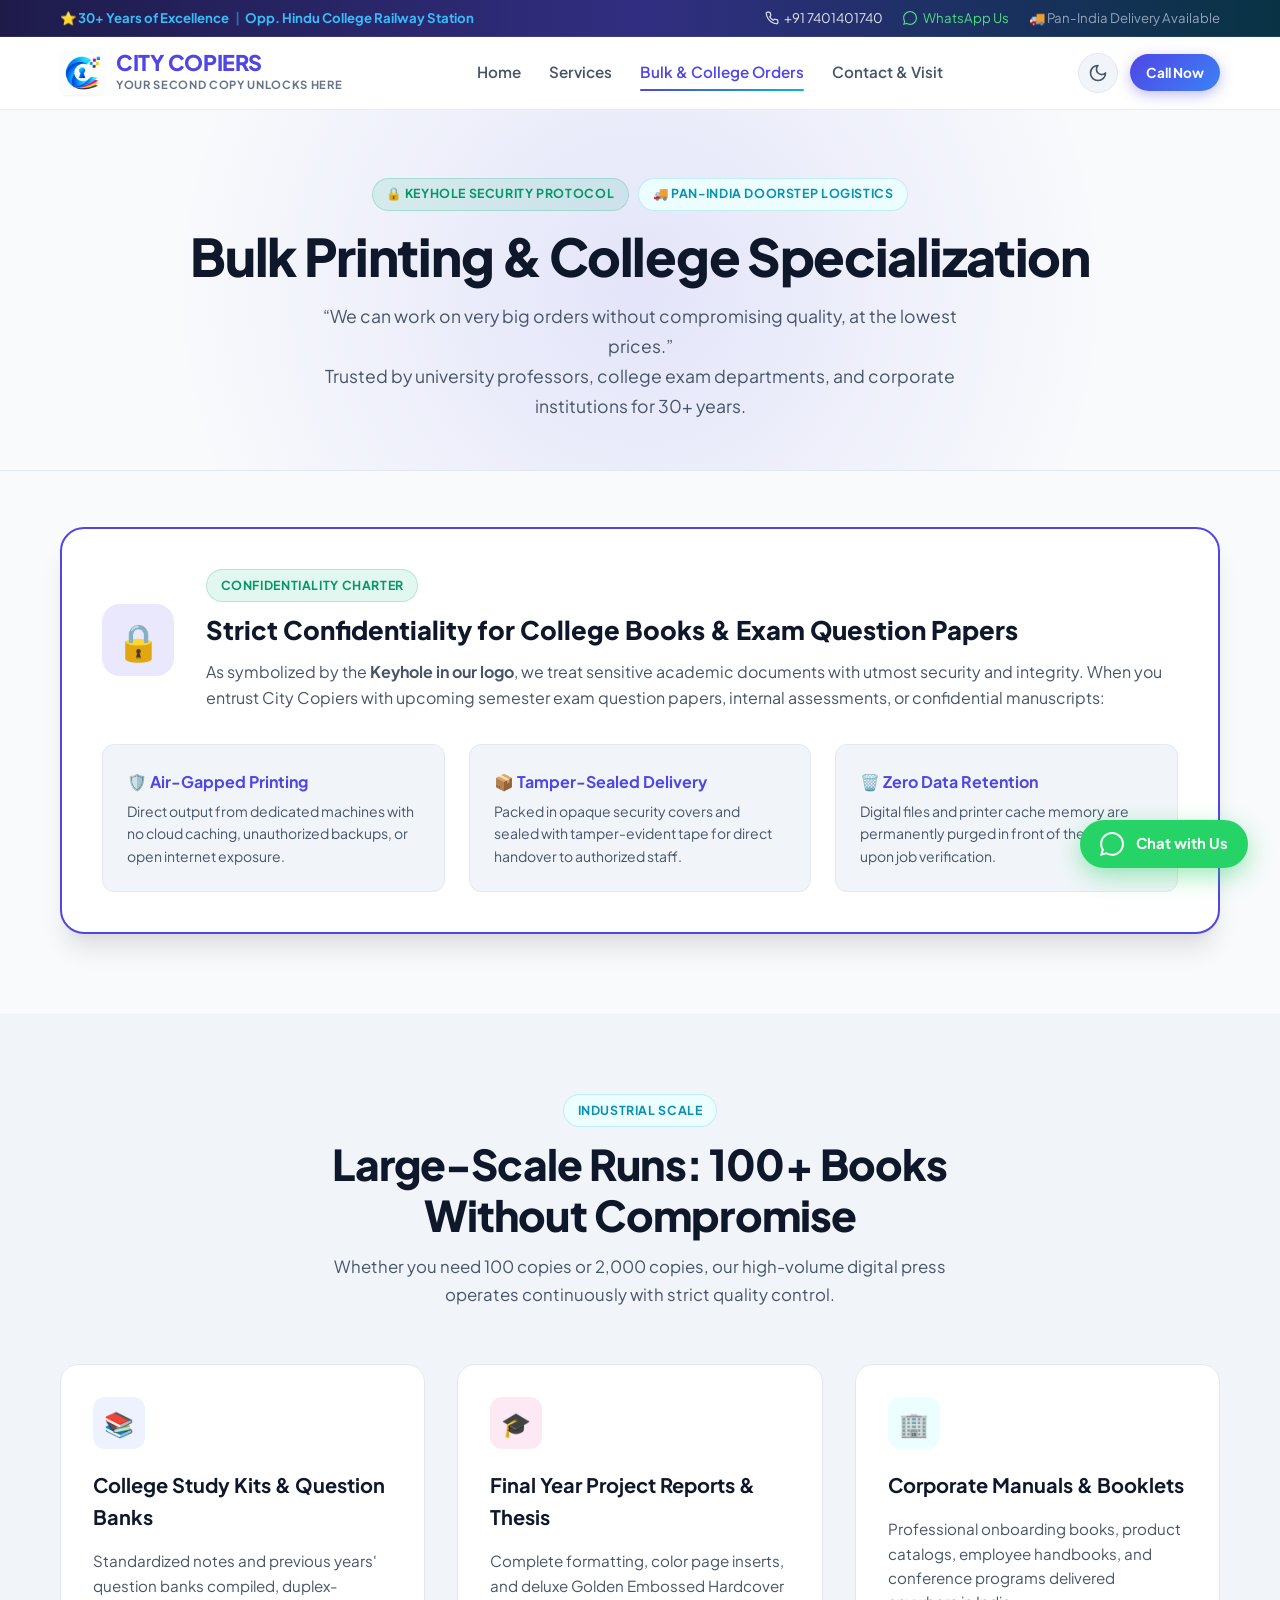
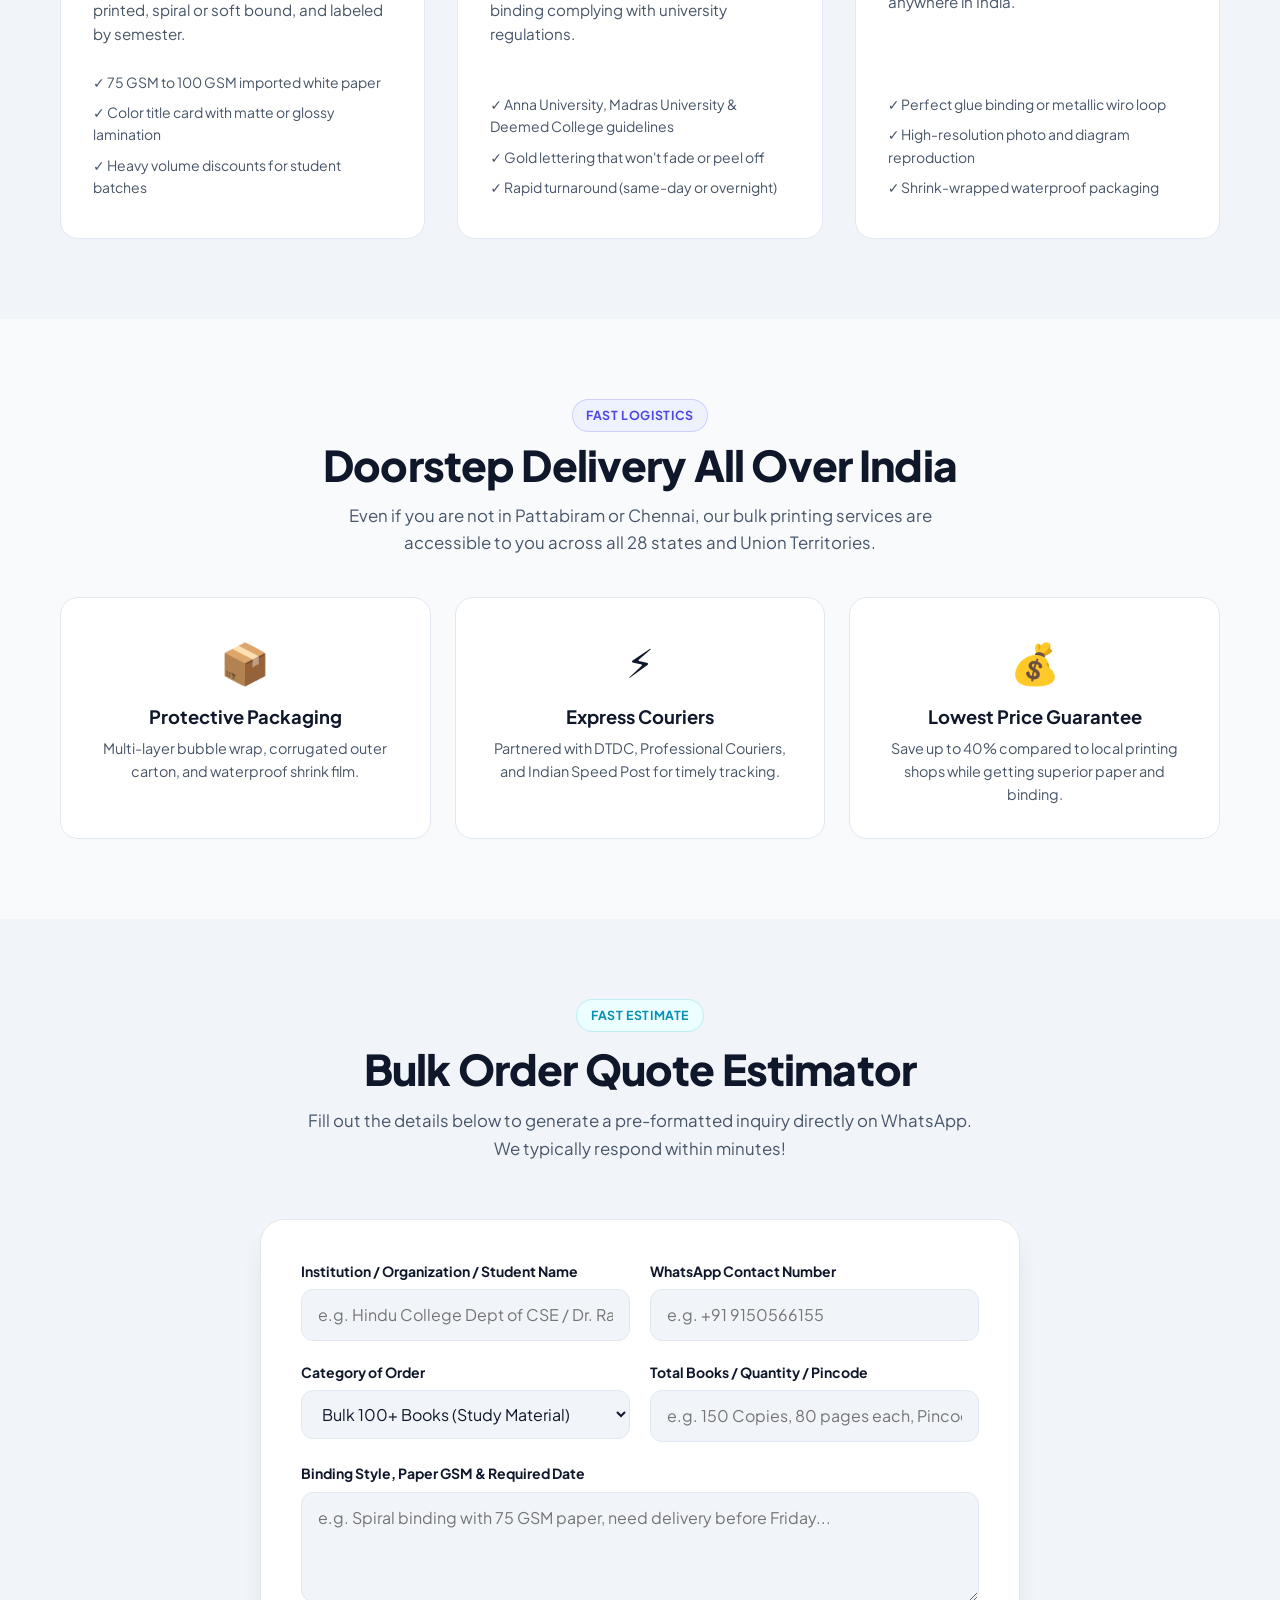
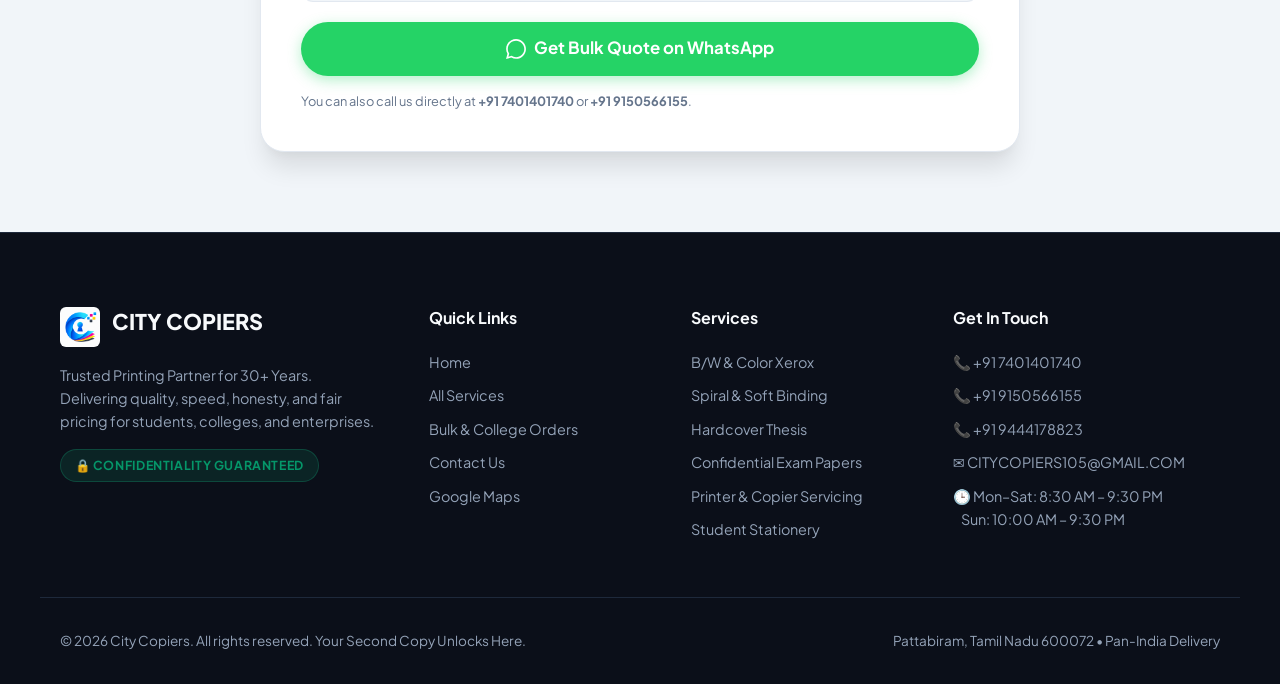
==== commit 353010ff: "Update: new logo, single-color brand name, tagline changed to Your Second Copy Unlocks Here" ====
--- a/bulk.html
+++ b/bulk.html
@@ -1,4 +1,4 @@
-<!DOCTYPE html>
+﻿<!DOCTYPE html>
 <html lang="en">
 <head>
   <meta charset="UTF-8">
@@ -10,7 +10,7 @@
   <meta property="og:title" content="Bulk & College Printing – City Copiers">
   <meta property="og:description" content="100+ Books, Question Paper Confidentiality, Golden Thesis Binding & Pan-India Delivery at lowest prices.">
   <meta property="og:type" content="website">
-  <meta property="og:image" content="assets/images/logo-brand.jpg">
+  <meta property="og:image" content="assets/images/logo.jpg">
 
   <!-- Google Font -->
   <link rel="preconnect" href="https://fonts.googleapis.com">
@@ -19,7 +19,7 @@
 
   <!-- Stylesheet -->
   <link rel="stylesheet" href="css/style.css">
-  <link rel="icon" href="assets/images/logo-brand.jpg" type="image/jpeg">
+  <link rel="icon" href="assets/images/logo.jpg" type="image/jpeg">
 </head>
 <body>
 
@@ -49,10 +49,10 @@
   <header class="site-header">
     <div class="container header-inner">
       <a href="index.html" class="brand-logo">
-        <img src="assets/images/logo-brand.jpg" alt="City Copiers Logo" class="brand-logo-img">
+        <img src="assets/images/logo.jpg" alt="City Copiers Logo" class="brand-logo-img">
         <div class="brand-text">
           <span class="brand-name">CITY COPIERS</span>
-          <span class="brand-tagline">Your Documents | Our Priority</span>
+          <span class="brand-tagline">Your Second Copy Unlocks Here</span>
         </div>
       </a>
 
@@ -80,7 +80,7 @@
   <aside class="mobile-nav-drawer">
     <div class="drawer-header">
       <div class="brand-logo">
-        <img src="assets/images/logo-brand.jpg" alt="City Copiers" style="width:36px; height:36px; border-radius:6px;">
+        <img src="assets/images/logo.jpg" alt="City Copiers" style="width:36px; height:36px; border-radius:6px;">
         <span class="brand-name" style="font-size:1.15rem;">CITY COPIERS</span>
       </div>
       <button type="button" class="drawer-close" aria-label="Close Menu">
@@ -303,7 +303,7 @@
     <div class="container footer-grid">
       <div>
         <div style="display:flex; align-items:center; gap:0.75rem; margin-bottom:1rem;">
-          <img src="assets/images/logo-brand.jpg" alt="City Copiers" style="width:40px; height:40px; border-radius:6px;">
+          <img src="assets/images/logo.jpg" alt="City Copiers" style="width:40px; height:40px; border-radius:6px;">
           <span class="footer-brand-title">CITY COPIERS</span>
         </div>
         <p style="line-height:1.6; margin-bottom:1rem;">
@@ -348,7 +348,7 @@
     </div>
 
     <div class="container footer-bottom">
-      <p>© 2026 City Copiers. All rights reserved. Your Documents | Our Priority.</p>
+      <p>© 2026 City Copiers. All rights reserved. Your Second Copy Unlocks Here.</p>
       <p>Pattabiram, Tamil Nadu 600072 • Pan-India Delivery</p>
     </div>
   </footer>
--- a/css/style.css
+++ b/css/style.css
@@ -247,9 +247,11 @@
   font-weight: 800;
   letter-spacing: -0.02em;
   line-height: 1.15;
-  background: linear-gradient(135deg, var(--color-primary) 0%, var(--color-secondary) 100%);
-  -webkit-background-clip: text;
-  -webkit-text-fill-color: transparent;
+  color: var(--color-primary);
+}
+
+[data-theme="dark"] .brand-name {
+  color: #818CF8;
 }
 
 .brand-tagline {
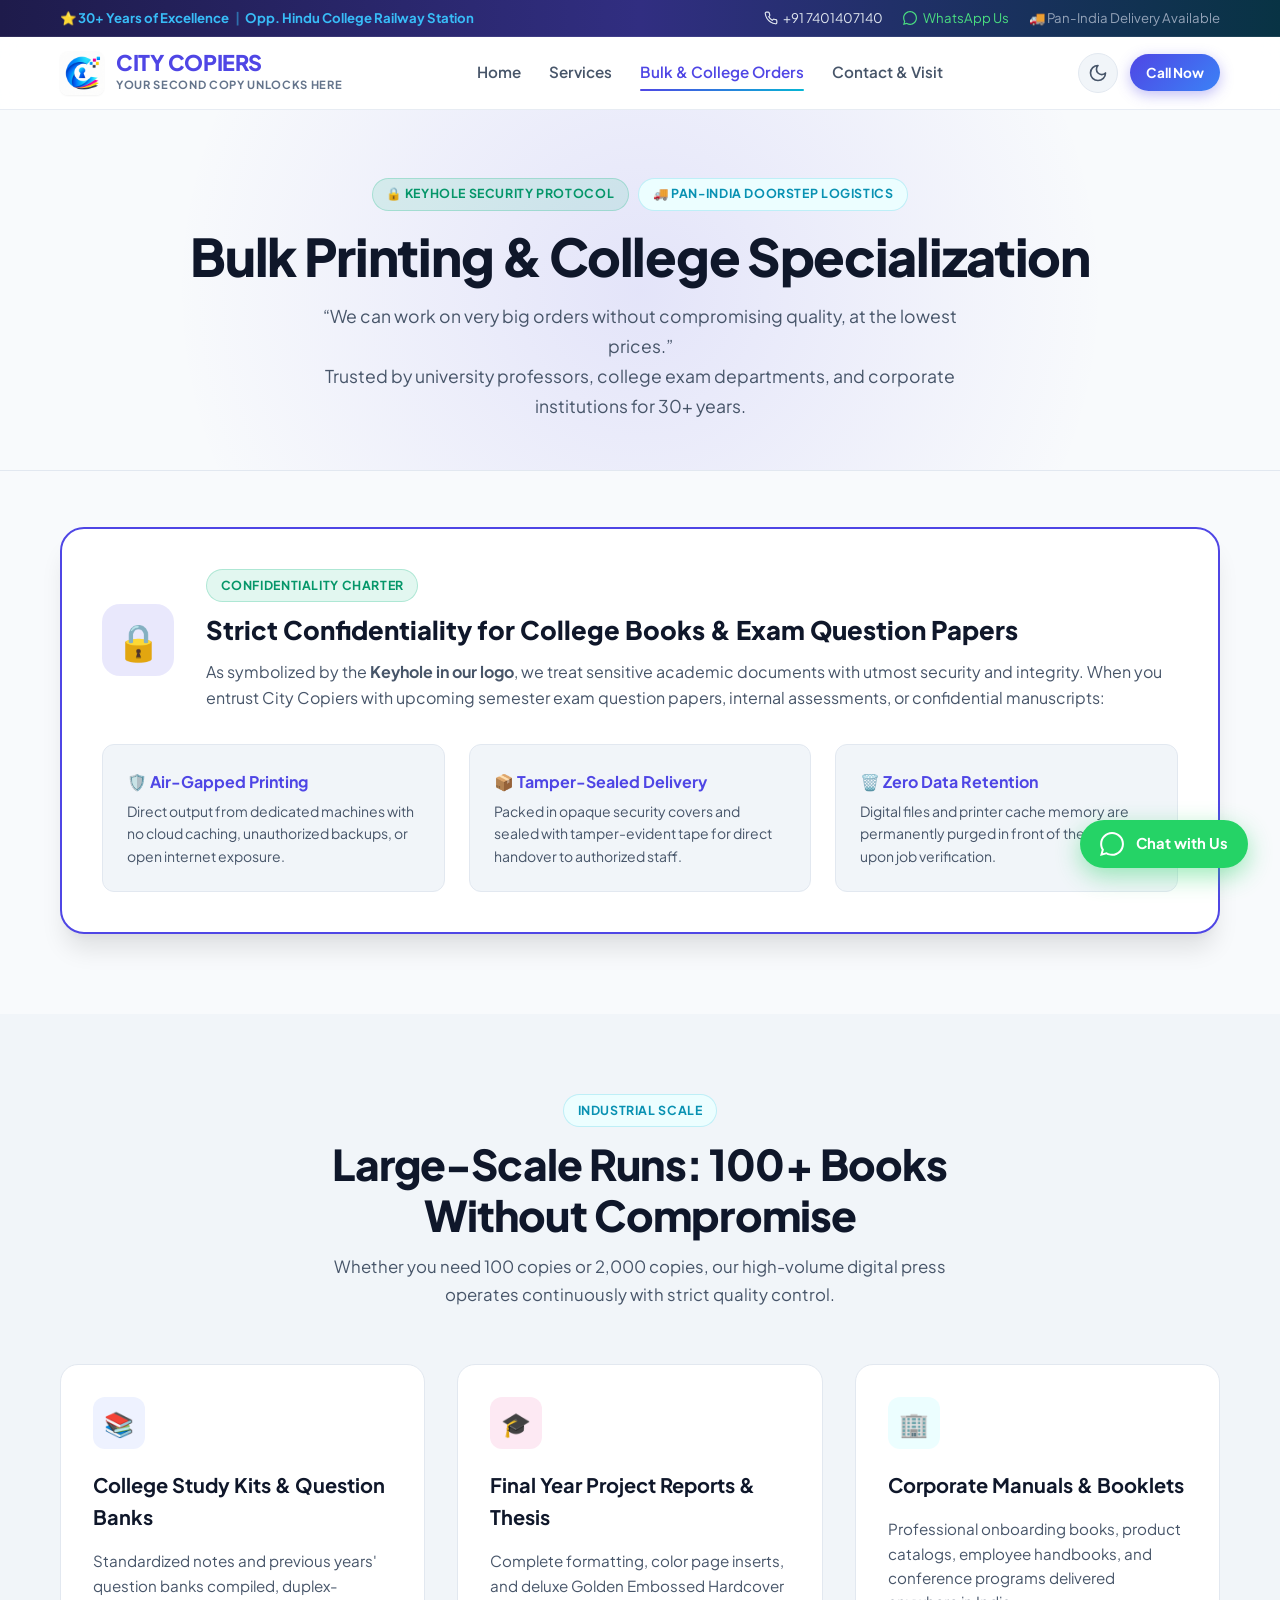
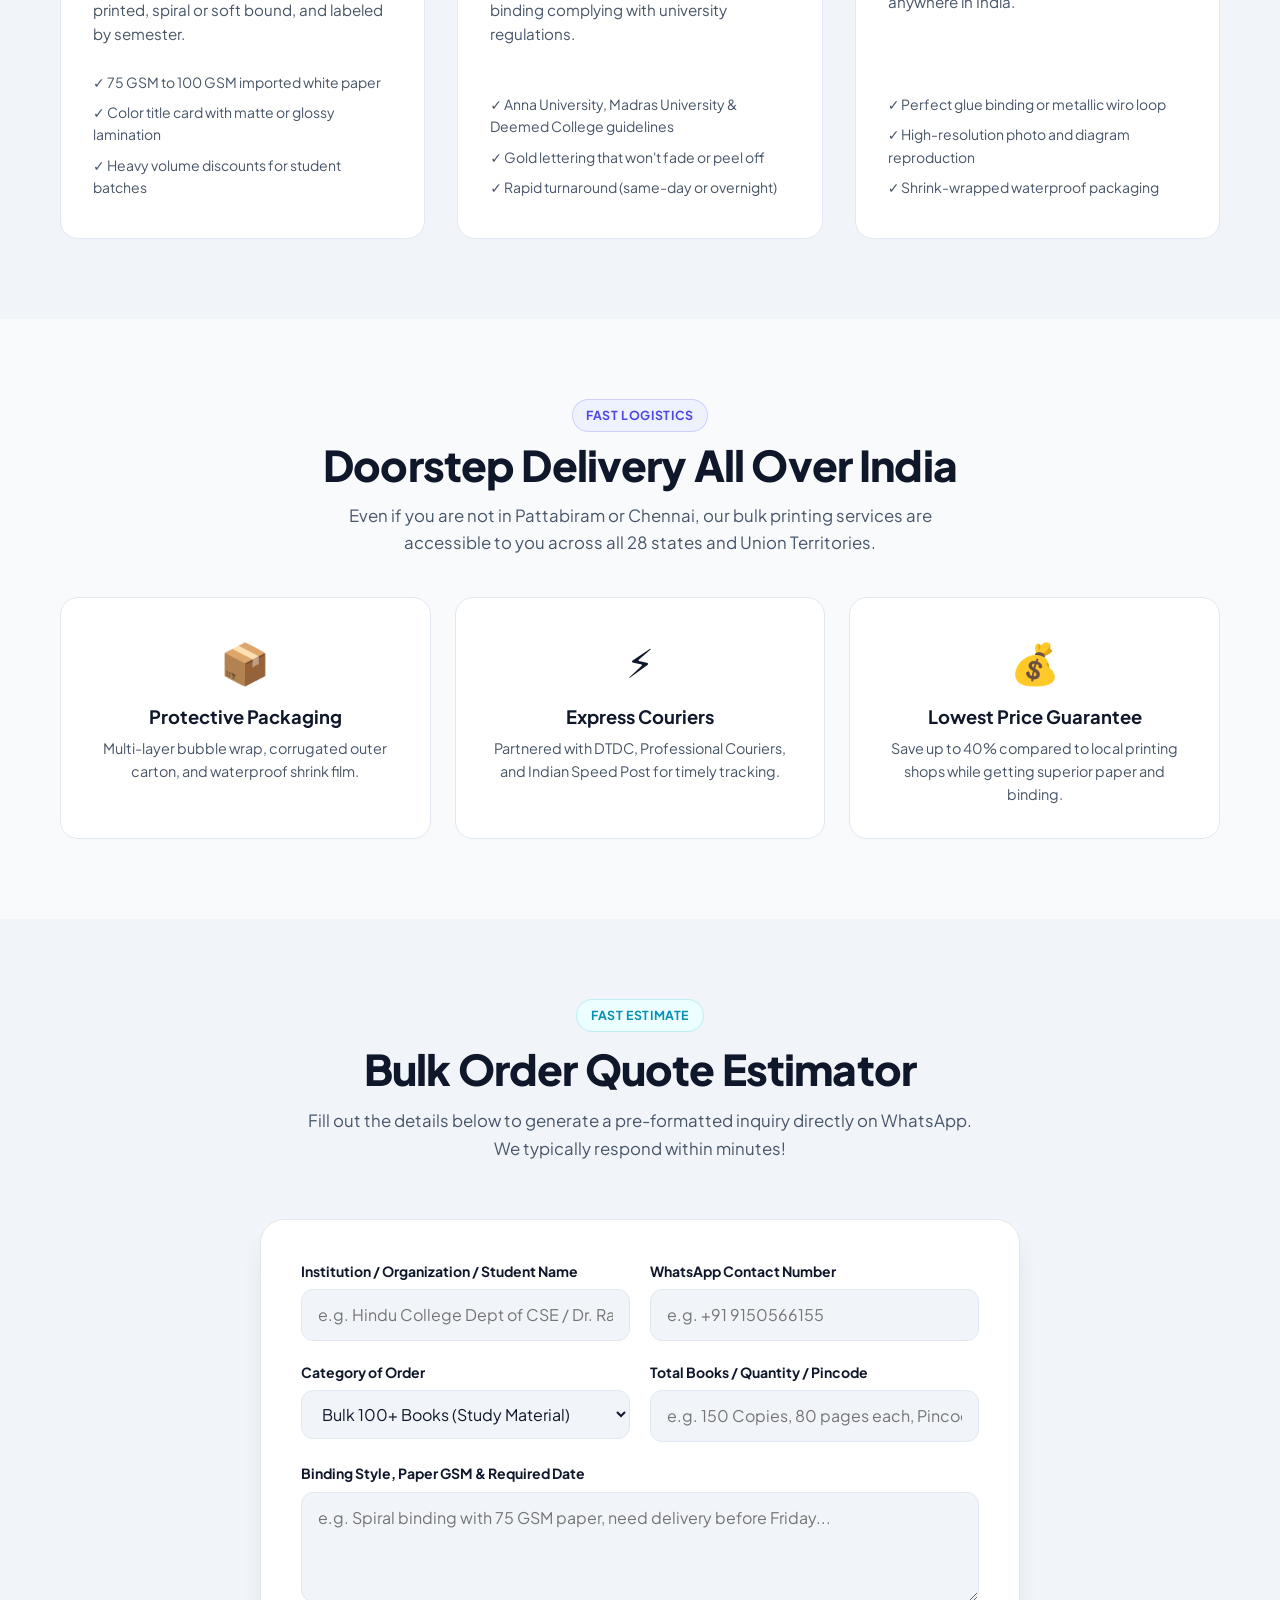
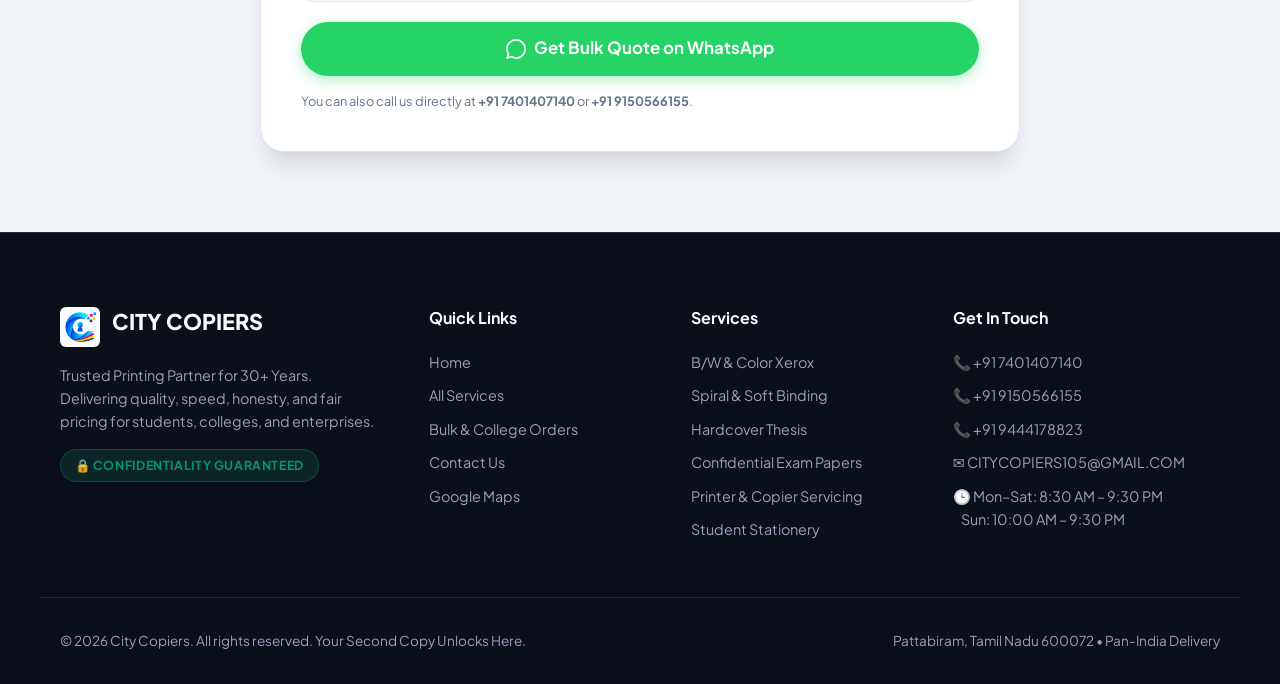
==== commit fcb1a02d: "Correct primary phone/WhatsApp number to 7401407140 across all pages" ====
--- a/bulk.html
+++ b/bulk.html
@@ -32,11 +32,11 @@
         <span>Opp. Hindu College Railway Station</span>
       </div>
       <div class="top-bar-info">
-        <a href="tel:+917401401740" class="top-bar-link">
+        <a href="tel:+917401407140" class="top-bar-link">
           <svg width="14" height="14" viewBox="0 0 24 24" fill="none" stroke="currentColor" stroke-width="2" stroke-linecap="round" stroke-linejoin="round"><path d="M22 16.92v3a2 2 0 0 1-2.18 2 19.79 19.79 0 0 1-8.63-3.07 19.5 19.5 0 0 1-6-6 19.79 19.79 0 0 1-3.07-8.67A2 2 0 0 1 4.11 2h3a2 2 0 0 1 2 1.72 12.84 12.84 0 0 0 .7 2.81 2 2 0 0 1-.45 2.11L8.09 9.91a16 16 0 0 0 6 6l1.27-1.27a2 2 0 0 1 2.11-.45 12.84 12.84 0 0 0 2.81.7A2 2 0 0 1 22 16.92z"></path></svg>
-          +91 7401401740
+          +91 7401407140
         </a>
-        <a href="https://wa.me/917401401740" target="_blank" class="top-bar-link" style="color:#4ADE80;">
+        <a href="https://wa.me/917401407140" target="_blank" class="top-bar-link" style="color:#4ADE80;">
           <svg width="14" height="14" viewBox="0 0 24 24" fill="currentColor"><path d="M.057 24l1.687-6.163c-1.041-1.804-1.588-3.849-1.587-5.946.003-6.556 5.338-11.891 11.893-11.891 3.181.001 6.167 1.24 8.413 3.488 2.245 2.248 3.481 5.236 3.48 8.414-.003 6.557-5.338 11.892-11.893 11.892-1.99-.001-3.951-.5-5.688-1.448l-6.305 1.654zm6.597-3.807c1.676.995 3.276 1.591 5.392 1.592 5.448 0 9.886-4.434 9.889-9.885.002-5.462-4.415-9.89-9.881-9.892-5.452 0-9.887 4.434-9.889 9.884-.001 2.225.651 3.891 1.746 5.634l-.999 3.648 3.742-.981z"/></svg>
           WhatsApp Us
         </a>
@@ -67,7 +67,7 @@
         <button type="button" class="theme-toggle-btn" aria-label="Toggle Theme" title="Toggle Light/Dark Theme">
           <svg xmlns="http://www.w3.org/2000/svg" width="20" height="20" viewBox="0 0 24 24" fill="none" stroke="currentColor" stroke-width="2" stroke-linecap="round" stroke-linejoin="round"><path d="M12 3a6 6 0 0 0 9 9 9 9 0 1 1-9-9Z"></path></svg>
         </button>
-        <a href="tel:+917401401740" class="btn btn-primary btn-sm header-call-btn">Call Now</a>
+        <a href="tel:+917401407140" class="btn btn-primary btn-sm header-call-btn">Call Now</a>
         <button type="button" class="mobile-toggle" aria-label="Open Menu">
           <svg width="24" height="24" viewBox="0 0 24 24" fill="none" stroke="currentColor" stroke-width="2"><line x1="4" x2="20" y1="12" y2="12"></line><line x1="4" x2="20" y1="6" y2="6"></line><line x1="4" x2="20" y1="18" y2="18"></line></svg>
         </button>
@@ -94,8 +94,8 @@
       <a href="contact.html" class="drawer-link">📍 Contact & Location</a>
     </nav>
     <div style="margin-top:auto; display:flex; flex-direction:column; gap:0.75rem;">
-      <a href="tel:+917401401740" class="btn btn-primary" style="width:100%;">📞 Call +91 7401401740</a>
-      <a href="https://wa.me/917401401740" target="_blank" class="btn btn-whatsapp" style="width:100%;">💬 WhatsApp Us</a>
+      <a href="tel:+917401407140" class="btn btn-primary" style="width:100%;">📞 Call +91 7401407140</a>
+      <a href="https://wa.me/917401407140" target="_blank" class="btn btn-whatsapp" style="width:100%;">💬 WhatsApp Us</a>
     </div>
   </aside>
 
@@ -290,7 +290,7 @@
               Get Bulk Quote on WhatsApp
             </button>
             <p style="font-size:0.8rem; color:var(--text-muted); margin-top:0.5rem;">
-              You can also call us directly at <strong>+91 7401401740</strong> or <strong>+91 9150566155</strong>.
+              You can also call us directly at <strong>+91 7401407140</strong> or <strong>+91 9150566155</strong>.
             </p>
           </div>
         </form>
@@ -338,7 +338,7 @@
       <div>
         <h4 class="footer-heading">Get In Touch</h4>
         <div class="footer-links">
-          <p>📞 <a href="tel:+917401401740">+91 7401401740</a></p>
+          <p>📞 <a href="tel:+917401407140">+91 7401407140</a></p>
           <p>📞 <a href="tel:+919150566155">+91 9150566155</a></p>
           <p>📞 <a href="tel:+919444178823">+91 9444178823</a></p>
           <p>✉️ <a href="mailto:CITYCOPIERS105@GMAIL.COM">CITYCOPIERS105@GMAIL.COM</a></p>
@@ -354,7 +354,7 @@
   </footer>
 
   <!-- Floating WhatsApp -->
-  <a href="https://wa.me/917401401740?text=Hi%20City%20Copiers,%20I%20would%20like%20to%20inquire%20about%20Bulk/College%20orders" target="_blank" class="floating-whatsapp" aria-label="Chat on WhatsApp">
+  <a href="https://wa.me/917401407140?text=Hi%20City%20Copiers,%20I%20would%20like%20to%20inquire%20about%20Bulk/College%20orders" target="_blank" class="floating-whatsapp" aria-label="Chat on WhatsApp">
     <svg width="24" height="24" viewBox="0 0 24 24" fill="currentColor"><path d="M.057 24l1.687-6.163c-1.041-1.804-1.588-3.849-1.587-5.946.003-6.556 5.338-11.891 11.893-11.891 3.181.001 6.167 1.24 8.413 3.488 2.245 2.248 3.481 5.236 3.48 8.414-.003 6.557-5.338 11.892-11.893 11.892-1.99-.001-3.951-.5-5.688-1.448l-6.305 1.654zm6.597-3.807c1.676.995 3.276 1.591 5.392 1.592 5.448 0 9.886-4.434 9.889-9.885.002-5.462-4.415-9.89-9.881-9.892-5.452 0-9.887 4.434-9.889 9.884-.001 2.225.651 3.891 1.746 5.634l-.999 3.648 3.742-.981z"/></svg>
     <span>Chat with Us</span>
   </a>
